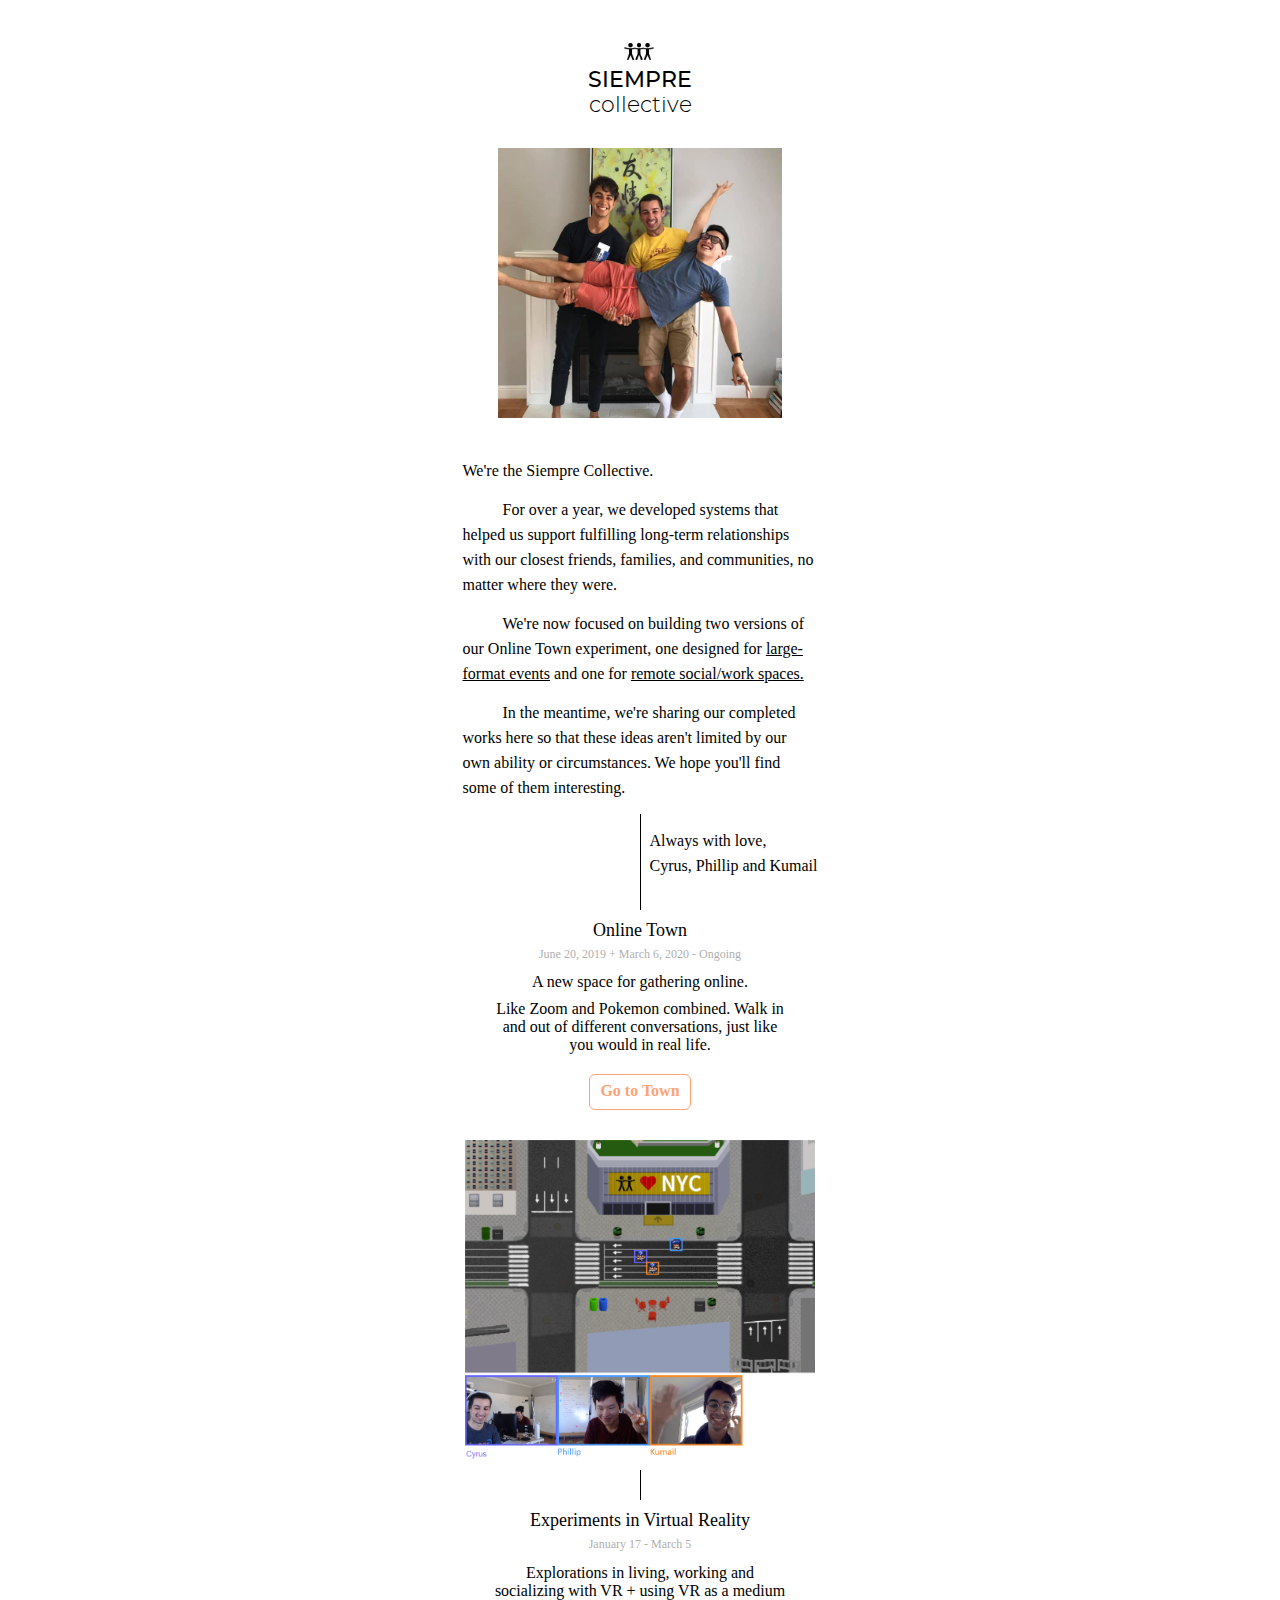
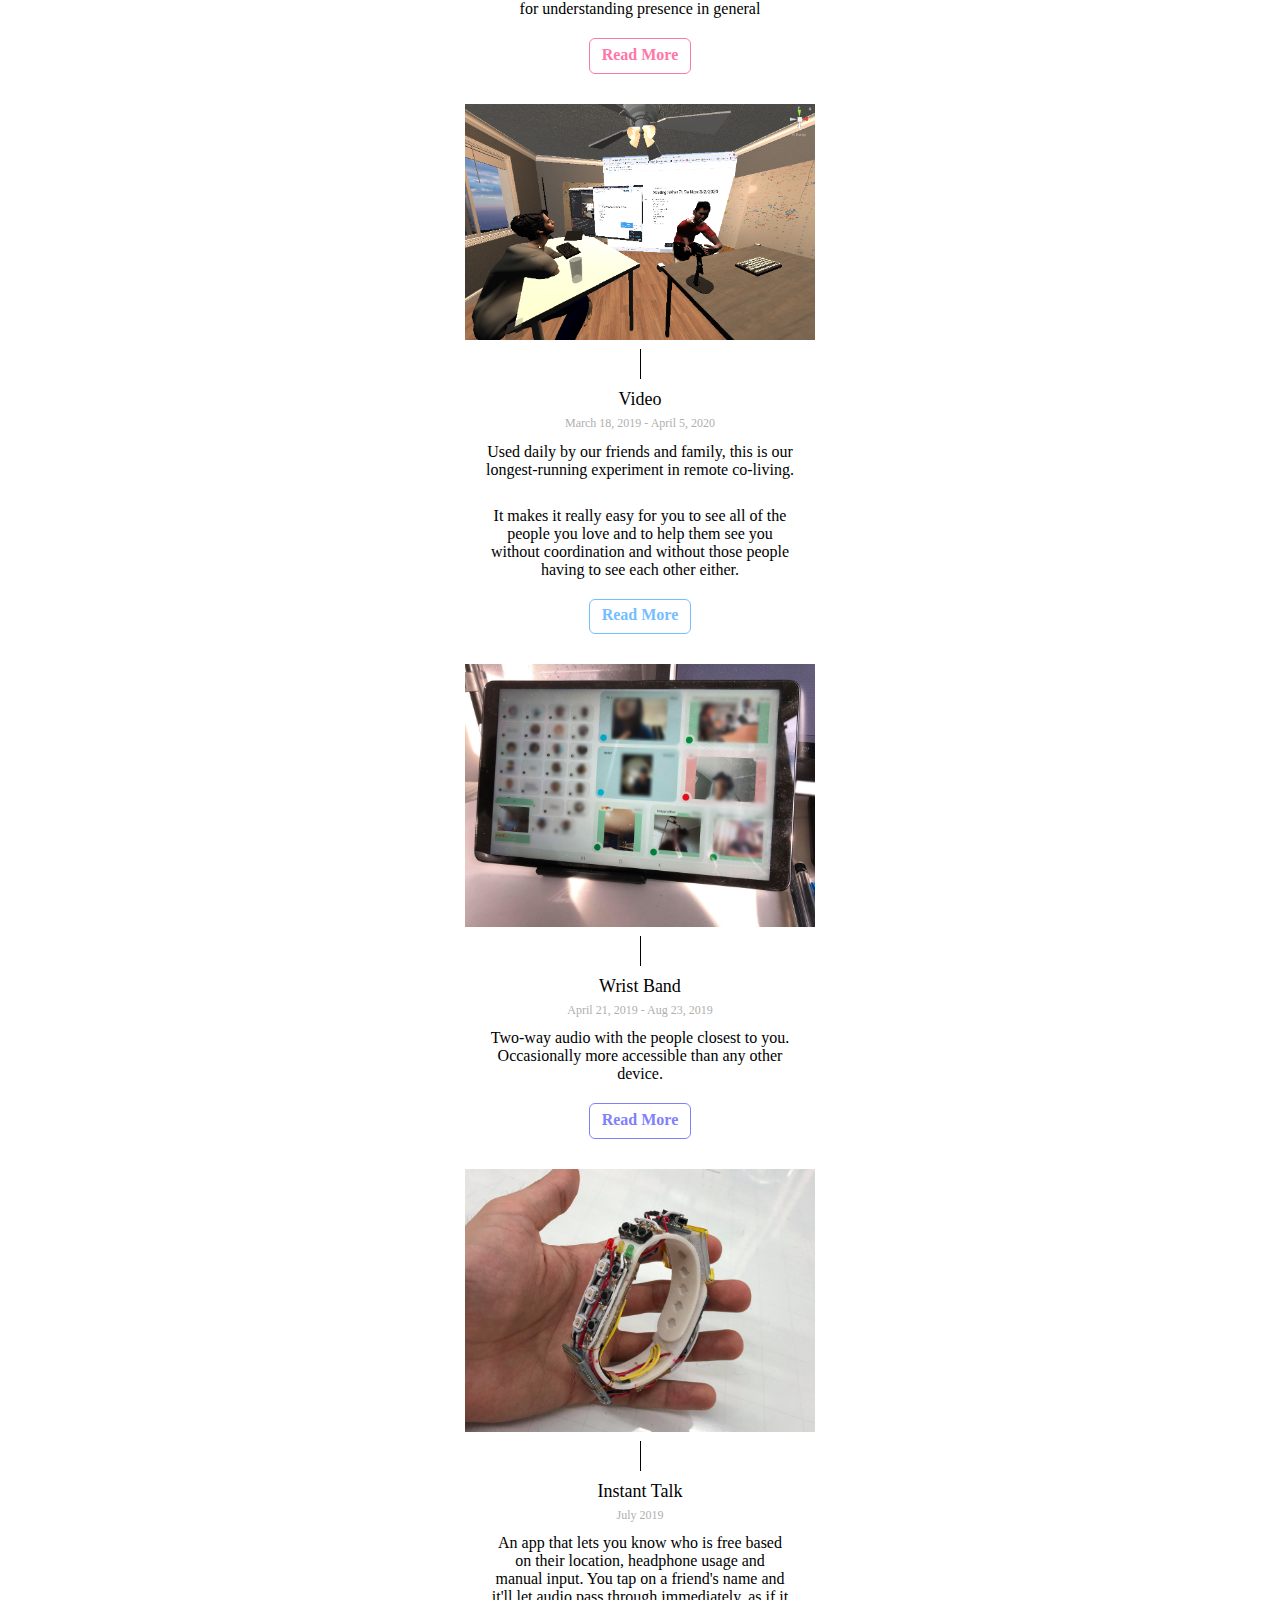
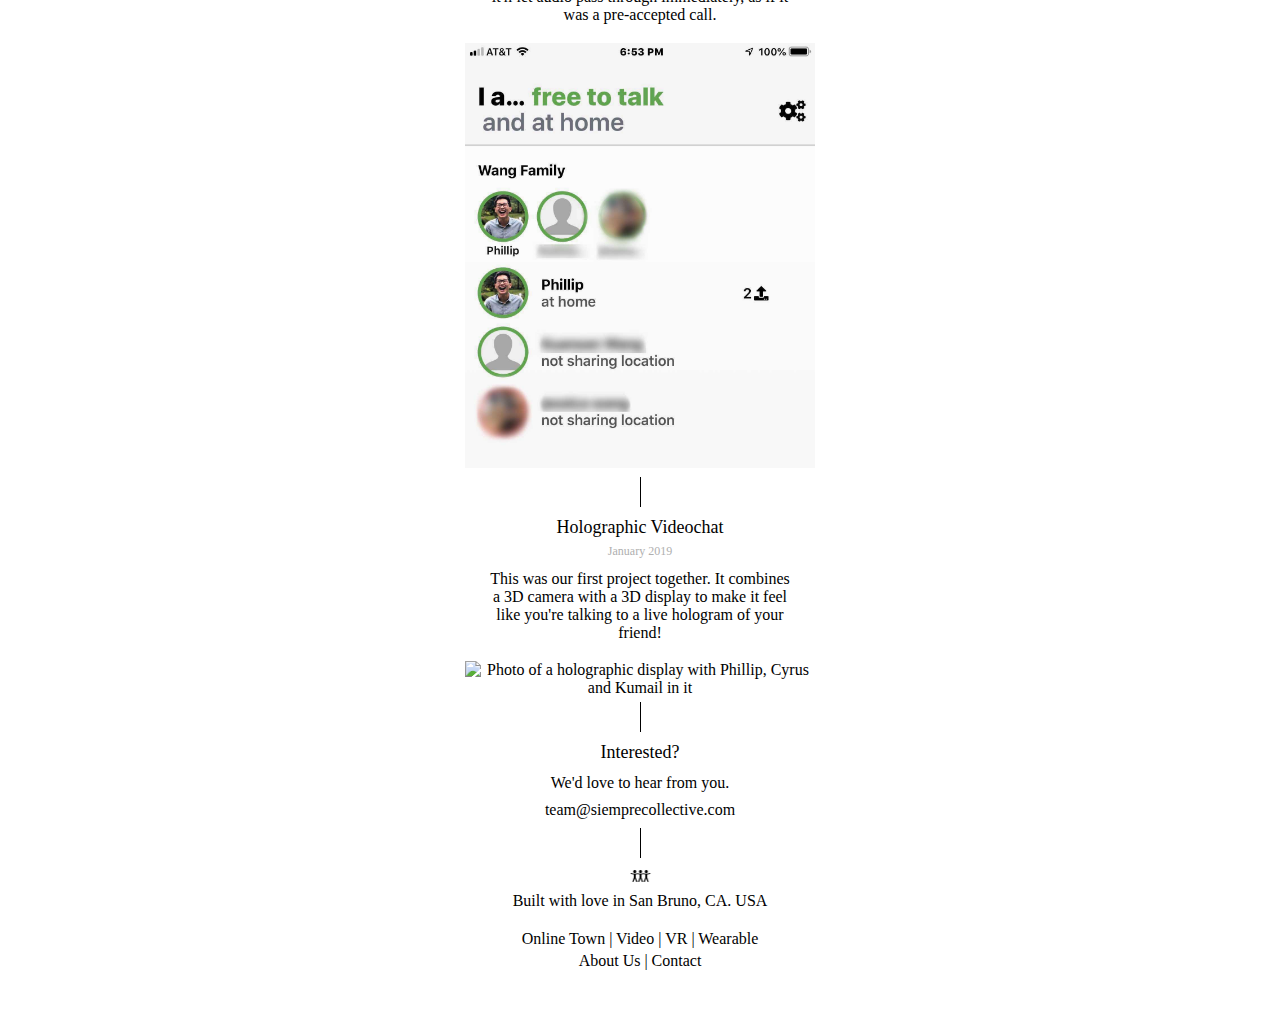
==== index.html @ e9b2bb6c "fixed image paths" ====
<!DOCTYPE html>
<html lang="en">
<head>
<title>Siempre Collective</title>
  <meta charset="utf-8">
  <meta name="viewport" content="width=device-width, initial-scale=1">
  <link rel="stylesheet" href="https://siemprepresence.github.io/fontawesome/css/all.css">
  <link rel="stylesheet" href="site.css">
  <link rel="stylesheet" href="index.css">
  <link rel="shortcut icon" href="favicon.ico" />
  <script async src="https://www.googletagmanager.com/gtag/js?id=UA-162028230-2"></script>
  <script src="https://www.gstatic.com/firebasejs/7.12.0/firebase-app.js"></script>
  <script src="https://www.gstatic.com/firebasejs/7.12.0/firebase-firestore.js"></script>
  <script defer src="https://siemprepresence.github.io/fontawesome/js/all.js"></script>
  <script src="./site.js"></script>
  <script src="./index.js"></script>
  <meta property="og:url"                content="http://www.siemprecollective.com/" />
  <meta property="og:type"               content="website" />
  <meta property="og:title"              content="Siempre Collective" />
  <meta property="og:description"        content="Social telepresence for your closest friends, families and communities." />
  <!-- <meta property="og:image"              content="" /> -->
</head>
<body style="background-color: '#ffffff'">
  <div style="position: relative; width: 100%; height: 100%; text-align: center" id="home">
    <!-- Logo at the top -->
    <div class="header">
      <a href="./index.html">
      <div class="logo" style="display: table; margin: 40px auto 0 auto;">
        <img src="Logo.png" alt="Siempre Logo" style="vertical-align: middle;">
      </div>
      <div class="logo" style="display: table; margin: 3px auto 0 auto;">
        <p style="font-family: montserratmedium; vertical-align: middle; display: inline-block;">SIEMPRE</p>
      </div>
      <div class="logo" style="display: table; margin: -2px auto 0 auto;">
        <p style="font-family: montserratlight; vertical-align: middle; display: inline-block;">collective</p>
      </div>
      </a>
    </div>

    <!-- Intro statement -->
    <div class="intro" style="margin: 4px auto 0px; padding: 10px; max-width: 355px; line-height: 25px; ">
      <div style="height: 270px; overflow: hidden; margin-bottom: 40px;">
        <img src="img/office/friendship.jpg" style="max-width: 80%; margin-top: -70px" alt="Photo of the Siempre team. Two team members are holding the third. The third looks happy. There is a painting in the background.">
      </div>
      <div style="text-align: left">
        <p>We're the Siempre Collective.</p>
        <p style="text-indent: 40px">For over a year, we developed systems that helped us support fulfilling long-term relationships with our closest friends, families, and communities, no matter where they were.</p>
        <p class="intro_text" style="text-indent: 40px">We're now focused on building two versions of our Online Town experiment, one designed for <a href="https://www.gather.town">large-format events</a> and one for <a href="https://theonline.town/">remote social/work spaces.</a></p>
        <p style="text-indent: 40px">In the meantime, we're sharing our completed works here so that these ideas aren't limited by our own ability or circumstances. We hope you'll find some of them interesting.</p>
        <span style="float: right;"><p>Always with love,<br>Cyrus, Phillip and Kumail</p></span>
          <div class="timeline" style="height: 96px; margin-bottom: 0px"></div>
        </div>
      </div>
    </div>

    <!-- Intro for "Online Town" -->
    <div class="post">
      <h3>Online Town</h3>
      <h6>June 20, 2019 + March 6, 2020 - Ongoing</h6>
      <div class="post_text">
        <p>A new space for gathering online.</p>
        <p>Like Zoom and Pokemon combined. Walk in and out of different conversations, just like you would in real life.</p>
      </div>
      <div class="read_button" id="town_button">
          <p><b><a href="https://town.siempre.io">Go to Town</a></b><br></p>
      </div>
      <img src="img/onlinetown/screenshot-nyc.png" alt="Screenshot from Online Town, showing a 2D map with avatars and corresponding webcam feeds for the users below the map. Colored borders around the videos and avatars helps users know who they're interacting with.">
      <div class="timeline" style="height: 30px;"></div>

    </div>	

    <!-- Intro for "Experiments in VR" -->
    <div class="post" id="virtual_reality">
      <h3>Experiments in Virtual Reality</h3>
      <h6>January 17 - March 5</h6>
      <div class="post_text">
        <p>Explorations in living, working and socializing with VR + using VR as a medium for understanding presence in general</p>
      </div>
      <div class="read_button" id="vr_button">
          <p><b><a href="./vr.html">Read More</a></b></p>
      </div>
      <img src="img/vr/88121671.png" alt="Screenshot shows a digital reconstruction of our physical office space inside virtual reality. It shows the entire Siempre team at their respective desks but as 3D avatars that we designed to look like our physical selves. Our monitors are also represented in VR and the screenshot shows that they are visible to all team members. There is also a virtual whiteboard that has our notes from real life.">
      <div class="timeline" style="height: 30px;"></div>
    </div>	

    <!-- Intro for "Video" -->
    <div class="post" id="siempre_video">
      <h3>Video</h3>
      <h6>March 18, 2019 - April 5, 2020</h6>
      <div class="post_text" style="width: 315px;">
        <p>Used daily by our friends and family, this is our longest-running experiment in remote co-living.</p><br>
        <p>It makes it really easy for you to see all of the people you love and to help them see you without coordination and without those people having to see each other either.</p>
      </div>
      <div class="read_button" id="video_button">
          <b><a href="./video.html">Read More</a></b></p>
      </div>
      <img src="img/video/tablet-scrubbed.png" alt="Photo of the tablet in use. Seven video feeds are displayed. Each is of a friend who is on camera and can also see you through the camera on the tablet. Each video has a colored border representing the status of the user. In the photo, four users are green, two are blue and one is red. There are also a number of gray regions with profile pictures depicting users who are offline. The photo is heavily blurred to protect the privacy of the users in the photo.">
      <div class="timeline" style="height: 30px;"></div>

    </div>	

    <!-- Intro for "Wearable" -->
    <div class="post" id="wearable">
      <h3>Wrist Band</h3>
      <h6>April 21, 2019 - Aug 23, 2019</h6>
      <div class="post_text">
        <p>Two-way audio with the people closest to you. Occasionally more accessible than any other device.</p>
      </div>
      <div class="read_button" id="wrist_button">
       <p><b><a href="./wristband.html">Read More</a></b></p>
      </div>
      <img src="img/band/prototype.jpg" alt="Photo depicts a prototype of an electronic wrist band in the hand of a Siempre team member. There are exposed wires, buttons, lights and other components. The band is white, curved and appears to be 3D-printed.">
      <div class="timeline" style="height: 30px;"></div>
    </div>	

    <!-- Intro for "Instant Talk" -->
    <div class="post" id="instant_talk">
      <h3>Instant Talk</h3>
      <h6>July 2019</h6>
      <div class="post_text">
        <p>An app that lets you know who is free based on their location, headphone usage and manual input. You tap on a friend's name and it'll let audio pass through immediately, as if it was a pre-accepted call.</p>
      </div>

      <img src="img/instatalk/screenshot2-scrubbed.jpg" alt="Screenshot of an iOS interface indicating the names of a few users who are free to talk">
      <div class="timeline" style="height: 30px;"></div>
    </div>	

    <!-- Intro for "Holochat" -->
    <div class="post" id="holochat">
      <h3>Holographic Videochat</h3>
      <h6>January 2019</h6>
      <div class="post_text">
        <p>This was our first project together. It combines a 3D camera with a 3D display to make it feel like you're talking to a live hologram of your friend!</p>
      </div>
      <img src="img/moreimg_0512.jpg" alt="Photo of a holographic display with Phillip, Cyrus and Kumail in it">
      <div class="timeline" style="height: 30px;"></div>
    </div>  


    <!-- Contact us-->
    <div class="post">
      <h3>Interested?</h3>
      <div class="post_text">
        <p>We'd love to hear from you.</p>
        <p><a href="mailto:team@siemprecollective.com">team@siemprecollective.com</a></p>
      </div>
      <div class="timeline" style="height: 30px;"></div>
    </div>  


    <!-- Footer -->
    <div class="footer">
      <a href="./index.html"><img src="Logo.png" alt="Siempre Logo" style="width: 23px; margin: auto;"><img></a>
      <p style="margin-bottom: 20px;">Built with love in <a href="./sanbruno.html">San Bruno</a>, CA. USA</p>

      <p><a href="https://town.siempre.io">Online Town</a> | <a href="./video.html">Video</a> | <a href="./vr.html">VR</a> | <a href="./wristband.html">Wearable</a></p>
      <p><a href="./about.html">About Us</a> | <a href="mailto:hello@siemprecollective.com">Contact</a></p>
    </div>
  </div>
</body>
</html>
---- site.css ----
.header {
  margin-bottom: 20px;
}

.footer {
  margin-bottom: 40px;
  text-align: center;
}

.footer a{
  text-decoration: none;
}

.footer p{
  margin-top: 4px;
  margin-bottom: 4px;
}

.footer a{
  color: black;
}

.footer a:hover{
  color: #a5a5a5;
}

.about_text{
  width: 300px;
  margin: auto;
  margin-top: 20px;
  text-align: left;
}

.vertical-container {
  display: flex;
  flex-direction: column;
}

.horizontal-container {
  display: flex;
  flex-direction: row;
}

.cookie-container {
  position: fixed;
  bottom: 30px;
  left: 50%;
  transform: translateX(-50%);
  background-color: white;
  border: 1px solid black;
  padding: 15px;
  border-radius: 15px;
  line-height: 20px;
  box-shadow: 5px 10px 18px #888888;
  width: 400px;
}

.vote-container{
  margin: auto auto 30px;
  width: 30px;
  height: 20px;
  float: left;
}

.vote-container p{
  cursor: pointer;
  margin: auto;
  max-width: 30px;
  color: #ff8080;
}

.vote-container p:hover{
  color: #ff6363;
}

.vote-container.selected p{
  color: red;
}

@media only screen and (max-width: 450px) {
  .cookie-container {
    width: 350px;
  }
}

@media only screen and (max-width: 400px) {
  .cookie-container {
    padding: 5px;
  }
}
---- index.css ----
@font-face {
  font-family: 'montserratlight';
  src: url('fonts/montserrat-light-webfont.woff2') format('woff2'),
     url('fonts/montserrat-light-webfont.woff') format('woff');
  font-weight: normal;
  font-style: normal;
}

@font-face {
  font-family: 'montserratregular';
  src: url('fonts/montserrat-regular-webfont.woff2') format('woff2'),
     url('fonts/montserrat-regular-webfont.woff') format('woff');
  font-weight: normal;
  font-style: normal;
}

@font-face {
  font-family: 'montserratmedium';
  src: url('fonts/montserrat-medium-webfont.woff2') format('woff2'),
     url('fonts/montserrat-medium-webfont.woff') format('woff');
  font-weight: normal;
  font-style: normal;
}

@font-face {
  font-family: 'montserratsemibold';
  src: url('fonts/montserrat-semibold-webfont.woff2') format('woff2'),
     url('fonts/montserrat-semibold-webfont.woff') format('woff');
  font-weight: normal;
  font-style: normal;
}

@font-face {
  font-family: 'montserratitalic';
  src: url('fonts/montserrat-italic-webfont.woff2') format('woff2'),
     url('fonts/montserrat-italic-webfont.woff') format('woff');
  font-weight: normal;
  font-style: normal;
}


@font-face {
  font-family: 'montserratmedium_italic';
  src: url('fonts/montserrat-mediumitalic-webfont.woff2') format('woff2'),
     url('fonts/montserrat-mediumitalic-webfont.woff') format('woff');
  font-weight: normal;
  font-style: normal;
}

*{
  font-family: calibri;
  font-size: 16px;
  margin: 0px;
}

h2{
  font-size: 22px;
  font-weight: normal;
}

h3{
  font-size: 18px;
  font-weight: normal;
}

h6{
  margin-top: 6px;
  color: #afafaf;
  font-size: 12px;
  font-weight: lighter;
}

.logo img{
  width: 34px;
  margin: 0px;
  padding-right: 2px;
}

.logo p{
  line-height: 21px;
  font-size: 22px;
  margin: 2px;
  margin-top: 4px;
}

#wrist_button{ border-color: #827fff}
#wrist_button a{      color: #827fff}
#wrist_button a:hover{color: #423eff}

#video_button{ border-color: #76beff}
#video_button a{      color: #76beff}
#video_button a:hover{color: #3ea4ff}

#vr_button   { border-color: #ff77a8}
#vr_button    a{      color: #ff77a8}
#vr_button    a:hover{color: #ff3c82}

#town_button { border-color: #ffa375}
#town_button  a{      color: #ffa375}
#town_button  a:hover{color: #ff8243}

p.motto{
  font-family: Calibri;
  font-size: 13.75px;
}

a{
  color: black;
  text-decoration: none;
}

.intro p{
  margin-top: 14px;
  margin-bottom: 14px;
}

.post p{
  margin-top: 1.4px;
  margin-bottom: 9px;
}

.post img{
  margin-top: 10px;
  max-width: 350px;
}
/*
.vote-container {
  position: absolute;
  left: -140px;
  top: 50%;
  transform: translateY(-50%);
  border: black solid 1px;
  padding: 7px 10px;
  border-radius: 7px;
}
*/
/*.selected {
  color: green;
  border: green solid 1px;
}
*/
div .timeline{
  margin: 5px auto 10px auto;
  width: 0px;
  border-left: 1px solid black;
}

.content div {
  height: 90px;
  margin-top: -5px;
  margin-bottom: 5px;
}

.collapsible {
  cursor: pointer;
}

.uni-expandable {
  cursor: pointer;
}

.content {
  display: none;
  overflow: hidden;
}

.content span {
  margin-top: -10px;
}

div.post{
  margin: auto;
  max-width: 400px;
  text-align: center
}

div.post_text{
  width: 300px;
  padding-top: 10px;
  margin: auto;
}

div.read_button{
  width: 100px;
  border: 1px solid;
  border-radius: 6px;
  padding-top: 6px;
  margin: 20px auto 20px auto;
}

.post a{
  color: black;
}

.post a:hover{
  color: #a5a5a5;
}

.intro_text a{
  color: black;
  text-decoration: underline;
}

.intro_text a:hover{
  color: #a5a5a5;
  text-decoration: underline;
}

@media only screen and (max-width: 550px) {
  h3{
    margin: 10px auto 10px auto;
  }
  .logo img{
    width: 28px;
    margin: 1px;
    padding-right: 2px;
  }
  .logo p{
    font-size: 30px;
    margin: 2px;
  }
  p.motto{
    font-family: Calibri;
    font-size: 18.5px;
  }
  .post img{
    margin-top: 10px;
    max-width: 100%;
  }
  .content div {
    height: 90px;
    margin-bottom: 0px;
    margin-top: 10px;
  }
  .content span {
    margin-top: -10px;
  }
}
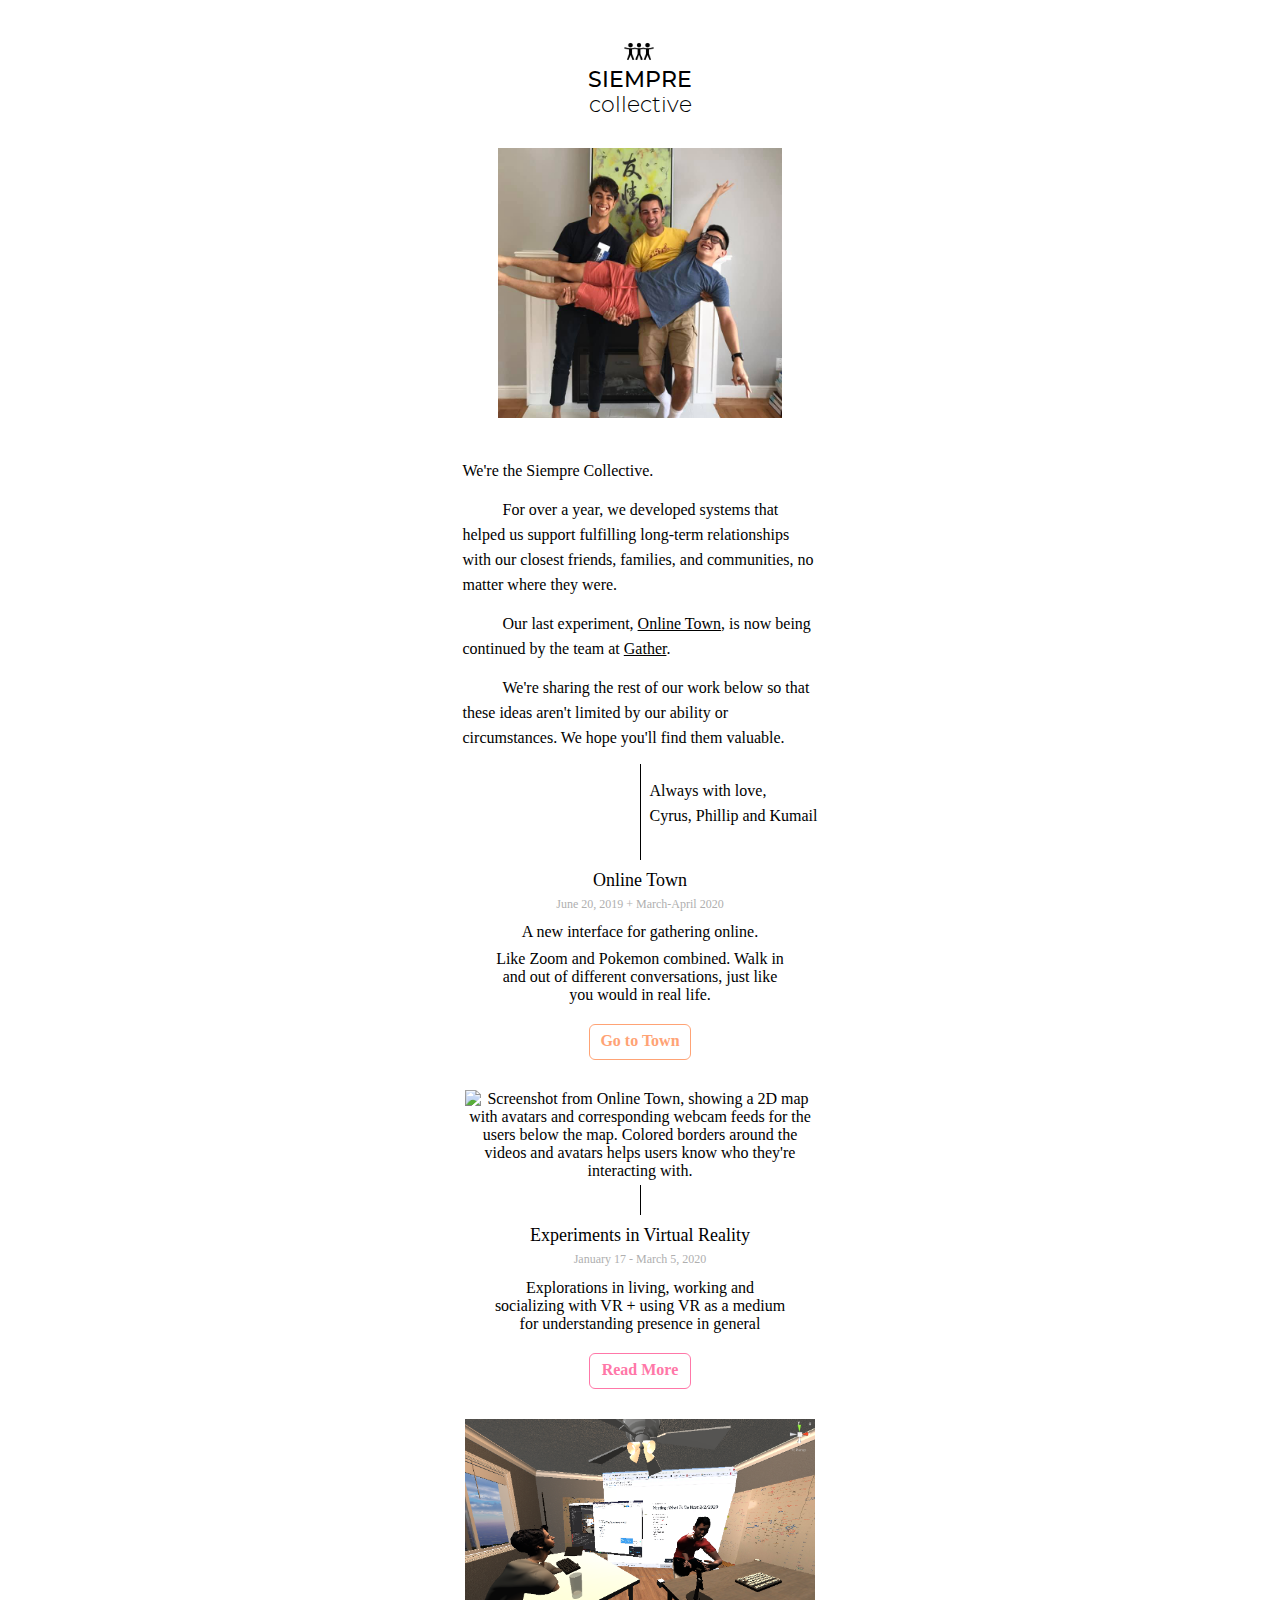
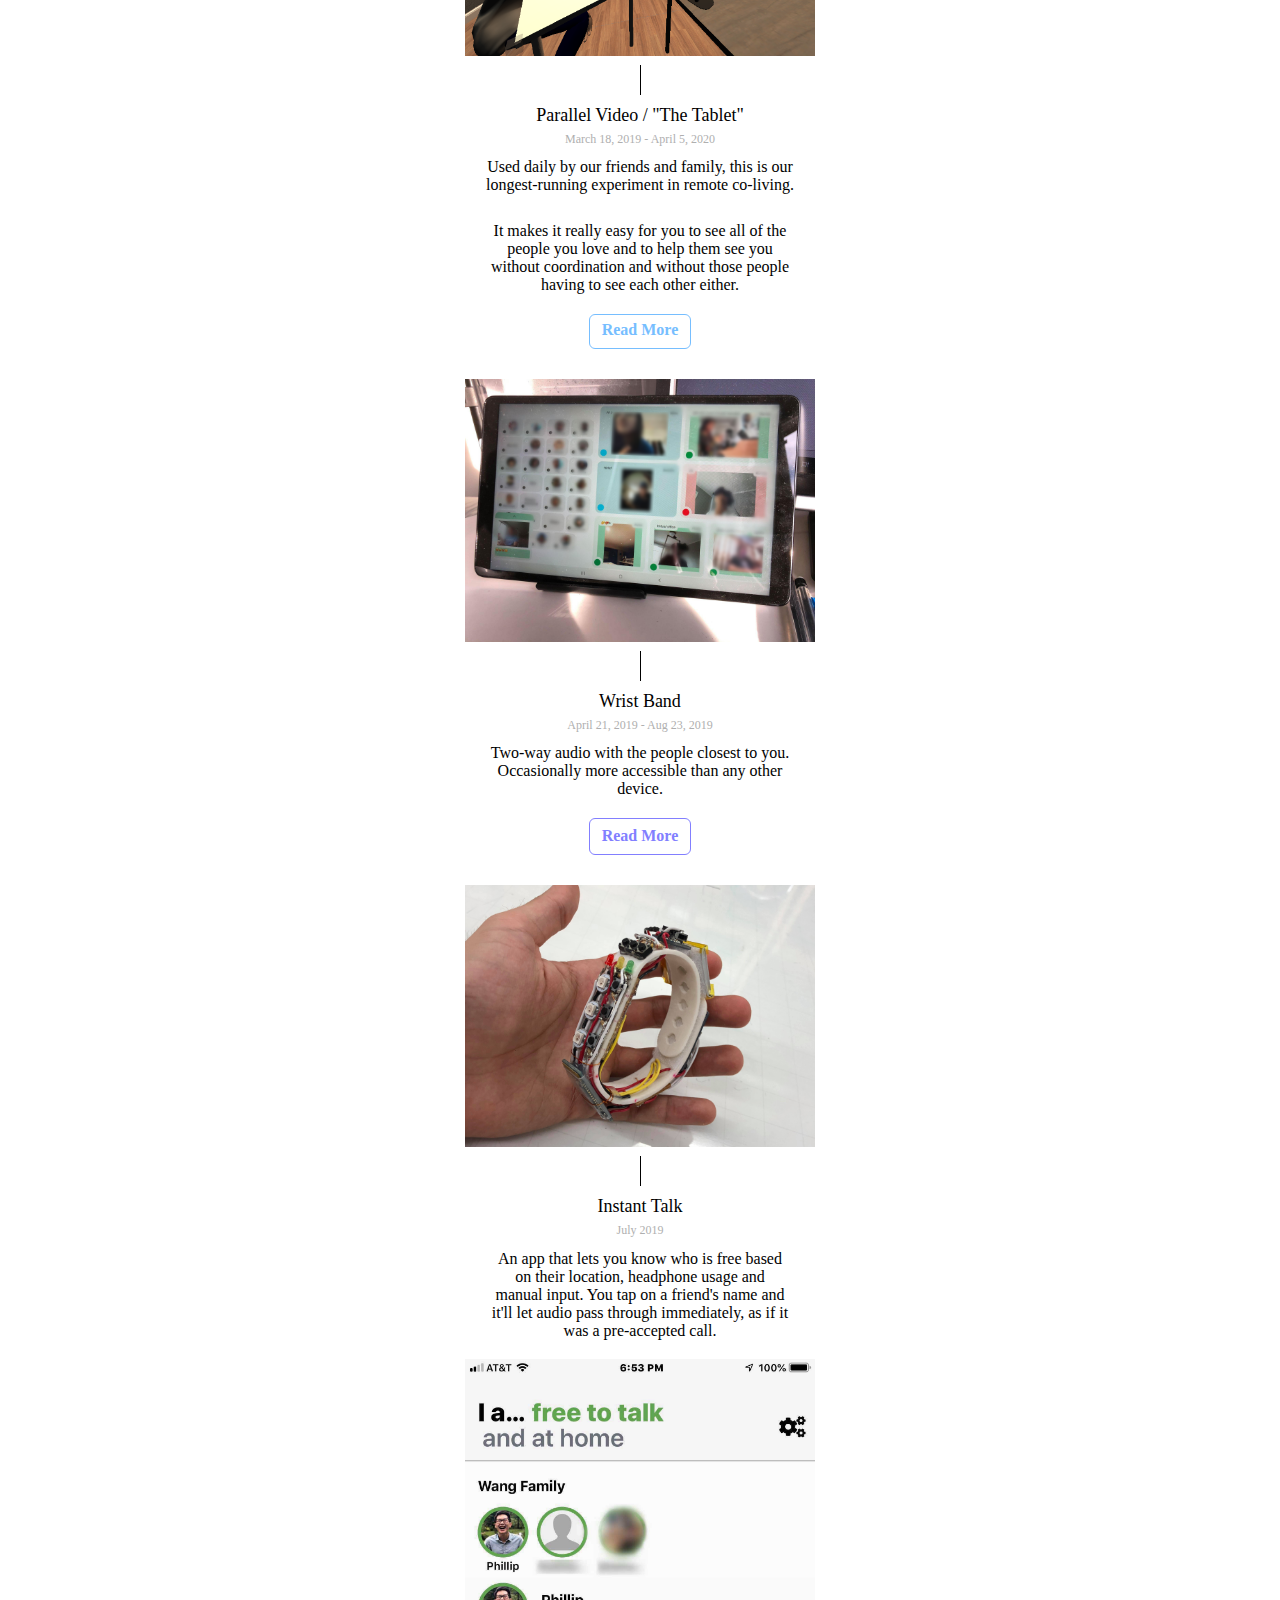
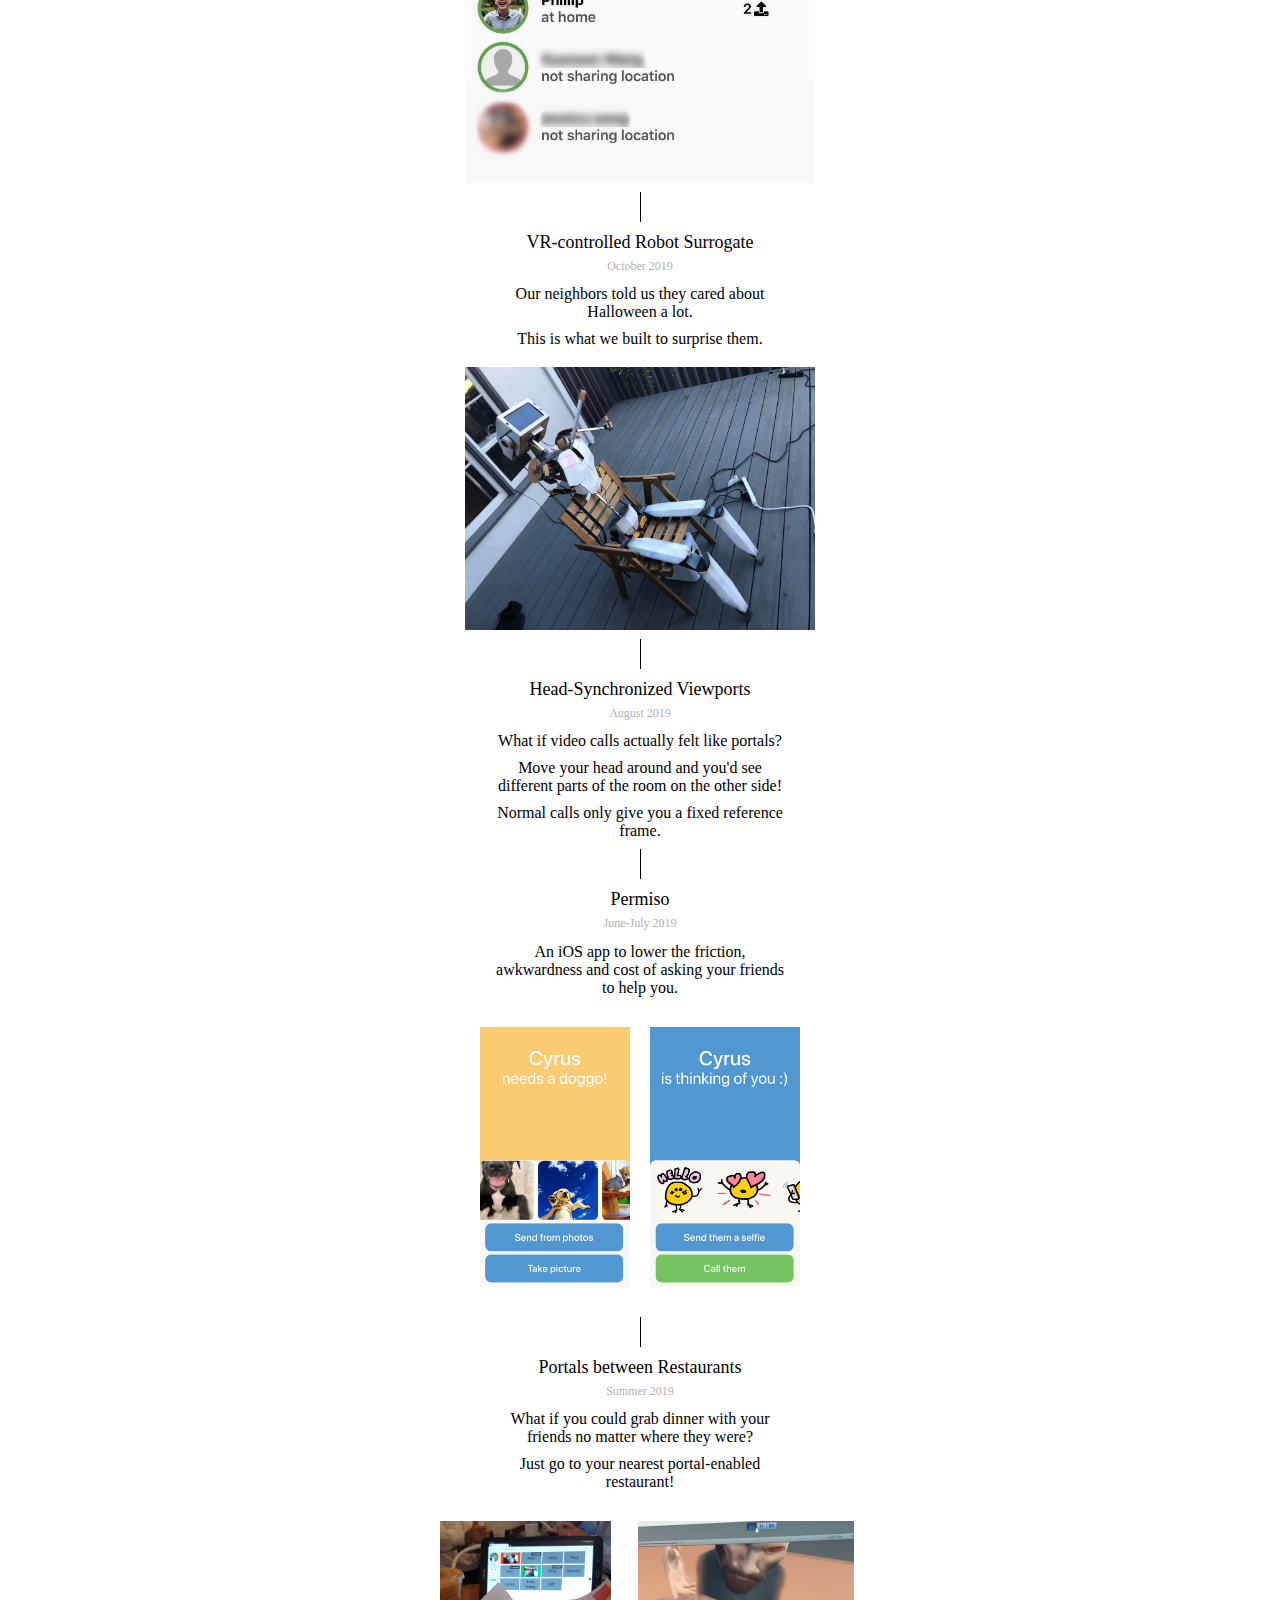
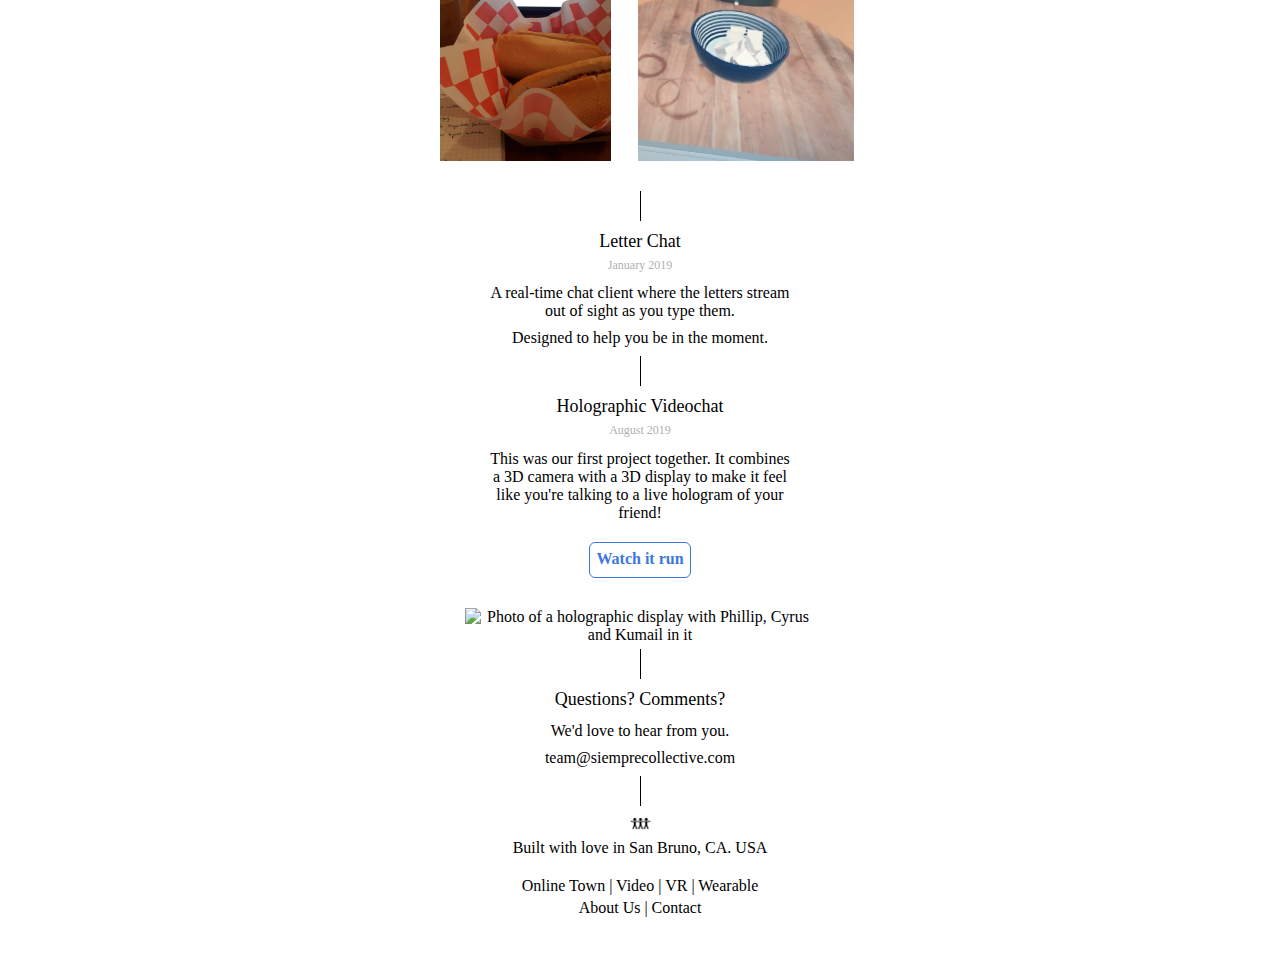
==== commit 382ba9da: "added projects to homepage and gif" ====
--- a/index.html
+++ b/index.html
@@ -4,14 +4,14 @@
 <title>Siempre Collective</title>
   <meta charset="utf-8">
   <meta name="viewport" content="width=device-width, initial-scale=1">
-  <link rel="stylesheet" href="https://siemprepresence.github.io/fontawesome/css/all.css">
+  <link rel="stylesheet" href="https://siemprecollective.github.io/fontawesome/css/all.css">
   <link rel="stylesheet" href="site.css">
   <link rel="stylesheet" href="index.css">
   <link rel="shortcut icon" href="favicon.ico" />
   <script async src="https://www.googletagmanager.com/gtag/js?id=UA-162028230-2"></script>
   <script src="https://www.gstatic.com/firebasejs/7.12.0/firebase-app.js"></script>
   <script src="https://www.gstatic.com/firebasejs/7.12.0/firebase-firestore.js"></script>
-  <script defer src="https://siemprepresence.github.io/fontawesome/js/all.js"></script>
+  <script defer src="https://siemprecollective.github.io/fontawesome/js/all.js"></script>
   <script src="./site.js"></script>
   <script src="./index.js"></script>
   <meta property="og:url"                content="http://www.siemprecollective.com/" />
@@ -45,8 +45,8 @@
       <div style="text-align: left">
         <p>We're the Siempre Collective.</p>
         <p style="text-indent: 40px">For over a year, we developed systems that helped us support fulfilling long-term relationships with our closest friends, families, and communities, no matter where they were.</p>
-        <p class="intro_text" style="text-indent: 40px">We're now focused on building two versions of our Online Town experiment, one designed for <a href="https://www.gather.town">large-format events</a> and one for <a href="https://theonline.town/">remote social/work spaces.</a></p>
-        <p style="text-indent: 40px">In the meantime, we're sharing our completed works here so that these ideas aren't limited by our own ability or circumstances. We hope you'll find some of them interesting.</p>
+        <p class="intro_text" style="text-indent: 40px">Our last experiment, <a href="https://theonline.town/">Online Town</a>,  is now being continued by the team at <a href="https://www.gather.town">Gather</a>.</p>
+        <p style="text-indent: 40px">We're sharing the rest of our work below so that these ideas aren't limited by our ability or circumstances. We hope you'll find them valuable.</p>
         <span style="float: right;"><p>Always with love,<br>Cyrus, Phillip and Kumail</p></span>
           <div class="timeline" style="height: 96px; margin-bottom: 0px"></div>
         </div>
@@ -56,15 +56,15 @@
     <!-- Intro for "Online Town" -->
     <div class="post">
       <h3>Online Town</h3>
-      <h6>June 20, 2019 + March 6, 2020 - Ongoing</h6>
-      <div class="post_text">
-        <p>A new space for gathering online.</p>
+      <h6>June 20, 2019 + March-April 2020</h6>
+      <div class="post_text">
+        <p>A new interface for gathering online.</p>
         <p>Like Zoom and Pokemon combined. Walk in and out of different conversations, just like you would in real life.</p>
       </div>
       <div class="read_button" id="town_button">
           <p><b><a href="https://town.siempre.io">Go to Town</a></b><br></p>
       </div>
-      <img src="img/onlinetown/screenshot-nyc.png" alt="Screenshot from Online Town, showing a 2D map with avatars and corresponding webcam feeds for the users below the map. Colored borders around the videos and avatars helps users know who they're interacting with.">
+      <img src="img/onlinetown/demo.gif" alt="Screenshot from Online Town, showing a 2D map with avatars and corresponding webcam feeds for the users below the map. Colored borders around the videos and avatars helps users know who they're interacting with.">
       <div class="timeline" style="height: 30px;"></div>
 
     </div>	
@@ -72,7 +72,7 @@
     <!-- Intro for "Experiments in VR" -->
     <div class="post" id="virtual_reality">
       <h3>Experiments in Virtual Reality</h3>
-      <h6>January 17 - March 5</h6>
+      <h6>January 17 - March 5, 2020</h6>
       <div class="post_text">
         <p>Explorations in living, working and socializing with VR + using VR as a medium for understanding presence in general</p>
       </div>
@@ -85,7 +85,7 @@
 
     <!-- Intro for "Video" -->
     <div class="post" id="siempre_video">
-      <h3>Video</h3>
+      <h3>Parallel Video / "The Tablet"</h3>
       <h6>March 18, 2019 - April 5, 2020</h6>
       <div class="post_text" style="width: 315px;">
         <p>Used daily by our friends and family, this is our longest-running experiment in remote co-living.</p><br>
@@ -125,21 +125,105 @@
       <div class="timeline" style="height: 30px;"></div>
     </div>	
 
+    <!-- Intro for "robot" -->
+    <div class="post" id="robot">
+      <h3>VR-controlled Robot Surrogate</h3>
+      <h6>October 2019</h6>
+      <div class="post_text">
+        <p>Our neighbors told us they cared about Halloween a lot.</p>
+        <p>This is what we built to surprise them.</p>
+      </div>
+      <img src="img/more/robot_1.jpg" alt="Photo of robotic humanoid sitting in chair">
+      <div class="timeline" style="height: 30px;"></div>
+    </div> 
+
+    <!-- Intro for "Viewport" -->
+    <div class="post" id="viewport">
+      <h3>Head-Synchronized Viewports</h3>
+      <h6>August 2019</h6>
+      <div class="post_text">
+        <p>What if video calls actually felt like portals?</p>
+        <p>Move your head around and you'd see different parts of the room on the other side!</p>
+        <p>Normal calls only give you a fixed reference frame.</p>
+      </div>
+      <div class="timeline" style="height: 30px;"></div>
+    </div>  
+
+    <!-- Intro for "Permiso" -->
+    <div class="post" id="permiso">
+      <h3>Permiso</h3>
+      <h6>June-July 2019</h6>
+      <div class="post_text">
+        <p>An iOS app to lower the friction, awkwardness and cost of asking your friends to help you.</p>
+      </div>
+      <div style="width: 320px; height: 260px; margin: 30px auto;">
+        <div style="overflow: hidden; width: 150px; height: 260px; float: left;">
+          <img style="width: 150px; margin-top: -55px;"
+            src="img/more/permiso_2.png" 
+            alt="Screenshot of an iOS app with the prompt 'Cyrus needs a doggo!' with photos of dogs to choose from or a select from camera roll and take picture button">
+        </div>
+        <div style="overflow: hidden; width: 150px; height: 260px; float: right;">
+          <img style="width: 150px; margin-top: -55px;"
+            src="img/more/permiso_1.png" 
+            alt="Screenshot of an iOS app with the prompt 'Cyrus is thinking of you :)' followed by options to select friendly stickers, send them a selfie or call them">
+        </div>
+      </div>
+      <div class="timeline" style="height: 30px;"></div>
+    </div> 
+
+    <!-- Intro for "Restaurants" -->
+    <div class="post" id="restaurants">
+      <h3>Portals between Restaurants</h3>
+      <h6>Summer 2019</h6>
+      <div class="post_text">
+        <p>What if you could grab dinner with your friends no matter where they were?</p>
+        <p>Just go to your nearest portal-enabled restaurant!</p>
+      </div>
+      <div style="width: 414px;height: 240px;margin: 30px auto;">
+        <div style="overflow: hidden; height: 240px;float: left;">
+          <img style="height: 340px; margin-top: -49px; margin-left: -20px;"
+            src="img/more/eating_1.jpg"
+            alt="Photo of food at restaurant with our video tablet in front">
+        </div>
+        <div style="overflow: hidden; width: 216px; height: 240px;float: right;">
+          <img style="height: 240px; margin-top: 0px; margin-left: -105px;"
+            src="img/more/eating_2.png"
+            alt="Screen capture of a person and their video recreated in Virtual Reality">
+        </div>
+      </div>
+      
+      <div class="timeline" style="height: 30px;"></div>
+    </div>  
+
+    <!-- Intro for "Letter Chat" -->
+    <div class="post" id="letterchat">
+      <h3>Letter Chat</h3>
+      <h6>January 2019</h6>
+      <div class="post_text">
+        <p>A real-time chat client where the letters stream out of sight as you type them.</p>
+        <p>Designed to help you be in the moment.</p>
+      </div>
+      <div class="timeline" style="height: 30px;"></div>
+    </div>  
+
     <!-- Intro for "Holochat" -->
     <div class="post" id="holochat">
       <h3>Holographic Videochat</h3>
-      <h6>January 2019</h6>
+      <h6>August 2019</h6>
       <div class="post_text">
         <p>This was our first project together. It combines a 3D camera with a 3D display to make it feel like you're talking to a live hologram of your friend!</p>
       </div>
-      <img src="img/moreimg_0512.jpg" alt="Photo of a holographic display with Phillip, Cyrus and Kumail in it">
+      <div class="read_button" id="holochat_button">
+        <p><b><a href="https://twitter.com/i/status/1084256355001737216">Watch it run</a></b><br></p>
+      </div>
+      <img src="img/more/img_0512.jpg" alt="Photo of a holographic display with Phillip, Cyrus and Kumail in it">
       <div class="timeline" style="height: 30px;"></div>
     </div>  
 
 
     <!-- Contact us-->
     <div class="post">
-      <h3>Interested?</h3>
+      <h3>Questions? Comments?</h3>
       <div class="post_text">
         <p>We'd love to hear from you.</p>
         <p><a href="mailto:team@siemprecollective.com">team@siemprecollective.com</a></p>
--- a/index.css
+++ b/index.css
@@ -98,6 +98,10 @@
 #town_button { border-color: #ffa375}
 #town_button  a{      color: #ffa375}
 #town_button  a:hover{color: #ff8243}
+
+#holochat_button { border-color: #3d78da}
+#holochat_button  a{      color: #3d78da}
+#holochat_button  a:hover{color: #3d78da}
 
 p.motto{
   font-family: Calibri;
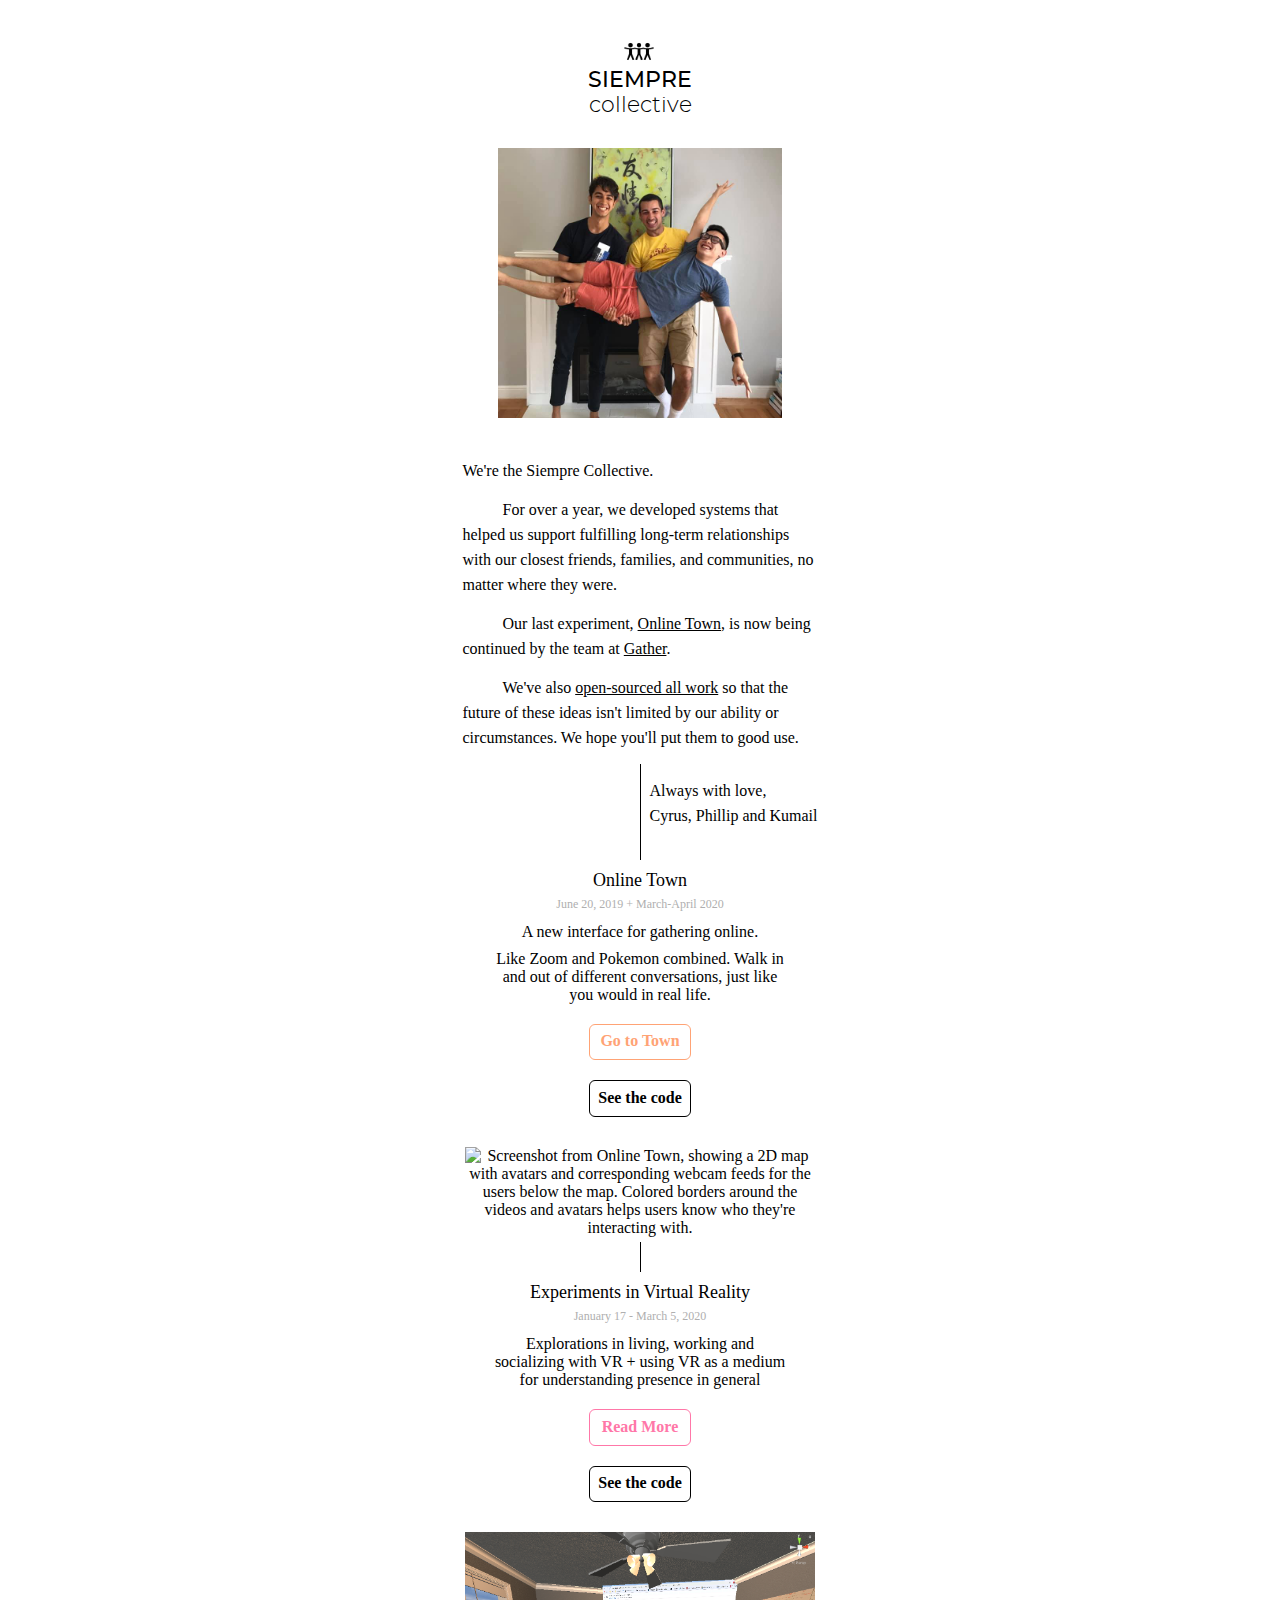
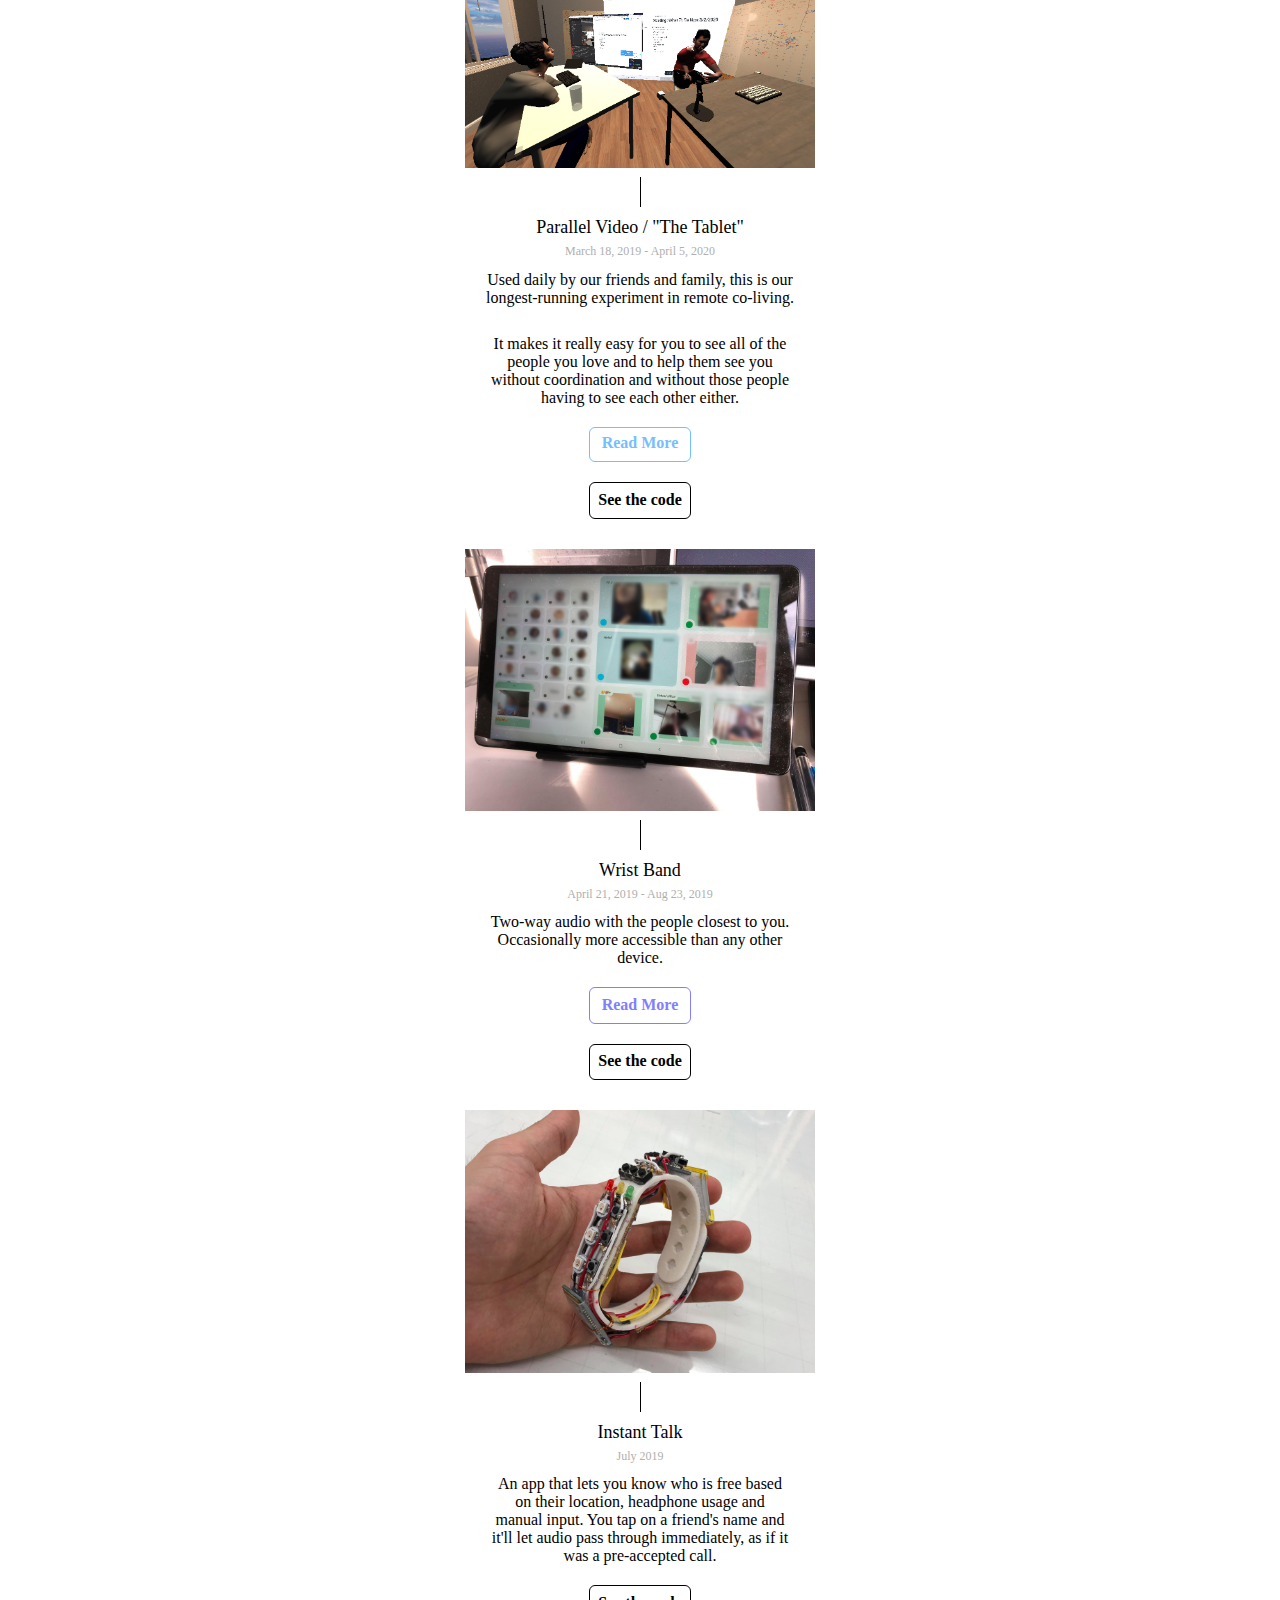
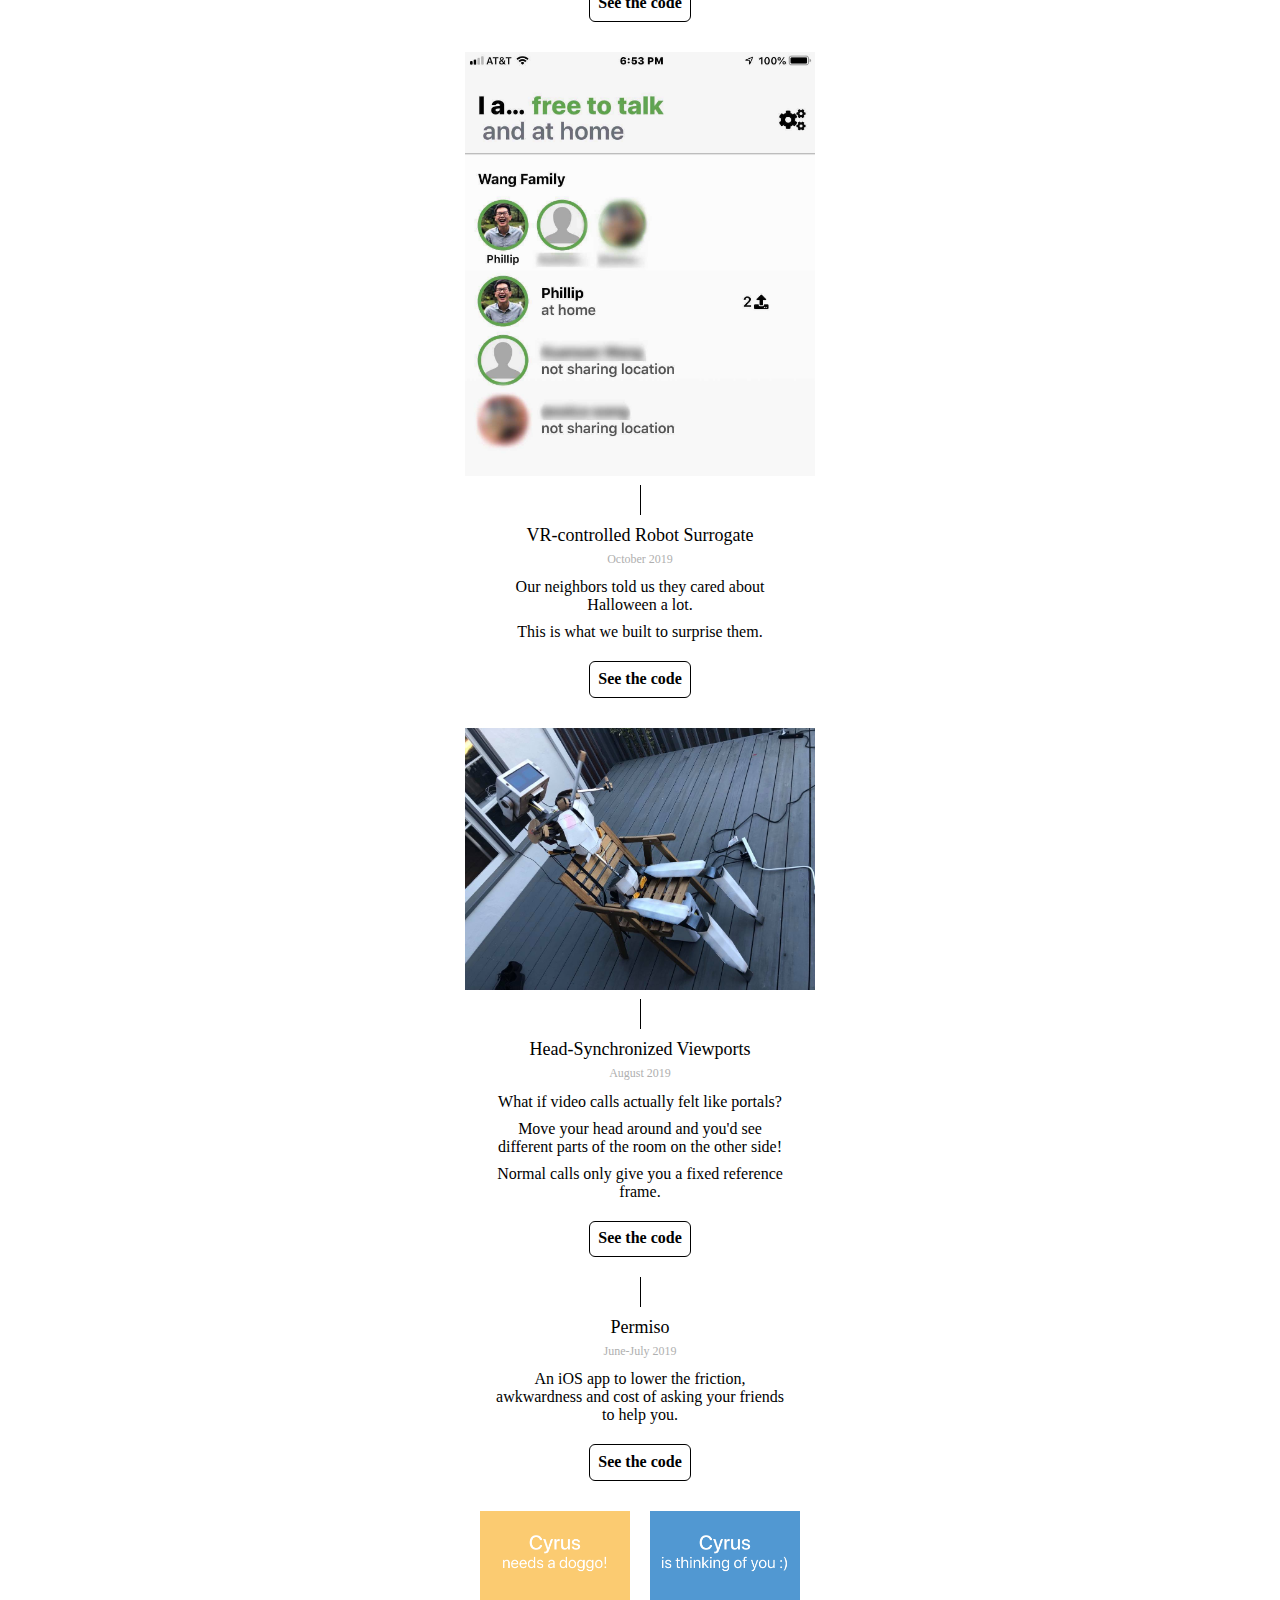
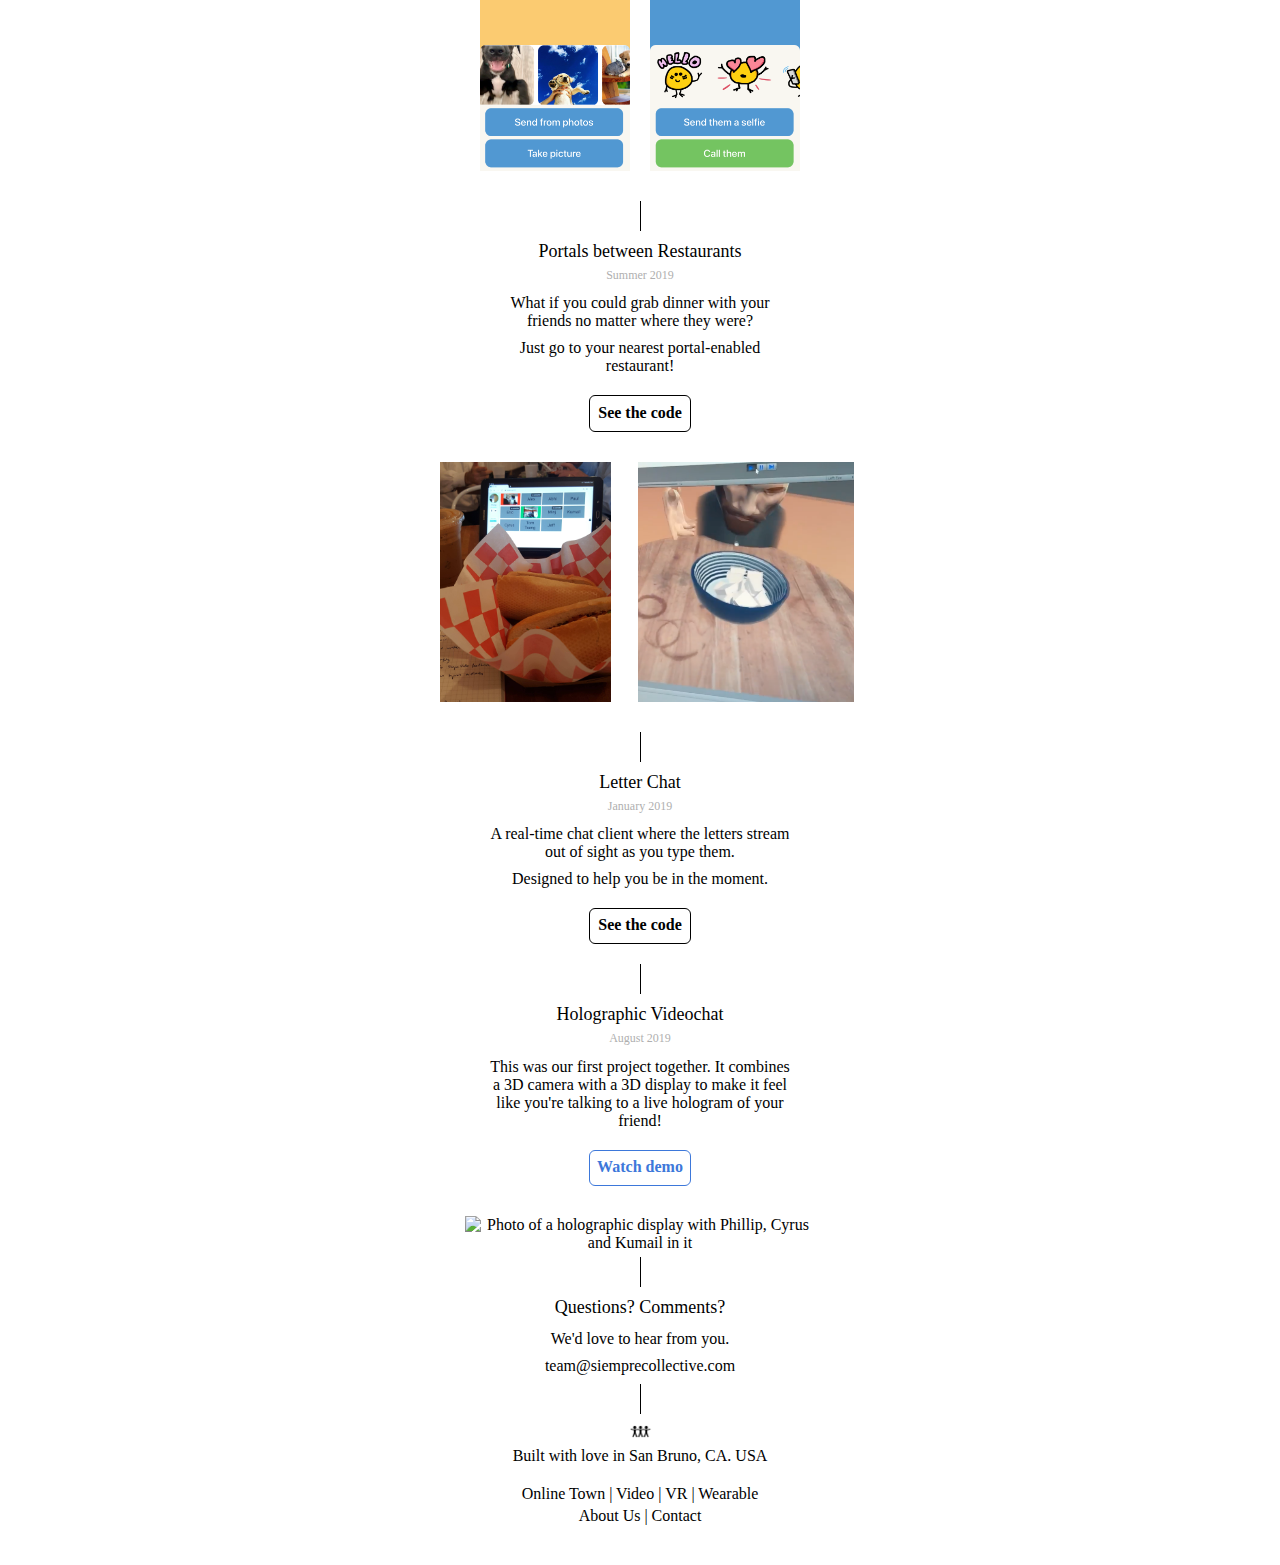
==== commit a9477a31: "added content to public domain" ====
--- a/index.html
+++ b/index.html
@@ -7,6 +7,7 @@
   <link rel="stylesheet" href="https://siemprecollective.github.io/fontawesome/css/all.css">
   <link rel="stylesheet" href="site.css">
   <link rel="stylesheet" href="index.css">
+  <link rel="stylesheet" href="fonts.css">
   <link rel="shortcut icon" href="favicon.ico" />
   <script async src="https://www.googletagmanager.com/gtag/js?id=UA-162028230-2"></script>
   <script src="https://www.gstatic.com/firebasejs/7.12.0/firebase-app.js"></script>
@@ -46,7 +47,7 @@
         <p>We're the Siempre Collective.</p>
         <p style="text-indent: 40px">For over a year, we developed systems that helped us support fulfilling long-term relationships with our closest friends, families, and communities, no matter where they were.</p>
         <p class="intro_text" style="text-indent: 40px">Our last experiment, <a href="https://theonline.town/">Online Town</a>,  is now being continued by the team at <a href="https://www.gather.town">Gather</a>.</p>
-        <p style="text-indent: 40px">We're sharing the rest of our work below so that these ideas aren't limited by our ability or circumstances. We hope you'll find them valuable.</p>
+        <p class="intro_text" style="text-indent: 40px">We've also <a href="./public.html">open-sourced all work</a> so that the future of these ideas isn't limited by our ability or circumstances. We hope you'll put them to good use.</p>
         <span style="float: right;"><p>Always with love,<br>Cyrus, Phillip and Kumail</p></span>
           <div class="timeline" style="height: 96px; margin-bottom: 0px"></div>
         </div>
@@ -54,7 +55,7 @@
     </div>
 
     <!-- Intro for "Online Town" -->
-    <div class="post">
+    <div class="post" id="online_town">
       <h3>Online Town</h3>
       <h6>June 20, 2019 + March-April 2020</h6>
       <div class="post_text">
@@ -63,6 +64,9 @@
       </div>
       <div class="read_button" id="town_button">
           <p><b><a href="https://town.siempre.io">Go to Town</a></b><br></p>
+      </div>
+      <div class="read_button">
+          <p><b><a href="./public.html#online_town">See the code</a></b><br></p>
       </div>
       <img src="img/onlinetown/demo.gif" alt="Screenshot from Online Town, showing a 2D map with avatars and corresponding webcam feeds for the users below the map. Colored borders around the videos and avatars helps users know who they're interacting with.">
       <div class="timeline" style="height: 30px;"></div>
@@ -78,6 +82,9 @@
       </div>
       <div class="read_button" id="vr_button">
           <p><b><a href="./vr.html">Read More</a></b></p>
+      </div>
+      <div class="read_button">
+          <p><b><a href="./public.html#virtual_reality">See the code</a></b><br></p>
       </div>
       <img src="img/vr/88121671.png" alt="Screenshot shows a digital reconstruction of our physical office space inside virtual reality. It shows the entire Siempre team at their respective desks but as 3D avatars that we designed to look like our physical selves. Our monitors are also represented in VR and the screenshot shows that they are visible to all team members. There is also a virtual whiteboard that has our notes from real life.">
       <div class="timeline" style="height: 30px;"></div>
@@ -94,6 +101,9 @@
       <div class="read_button" id="video_button">
           <b><a href="./video.html">Read More</a></b></p>
       </div>
+      <div class="read_button">
+          <p><b><a href="./public.html#siempre_video">See the code</a></b><br></p>
+      </div>
       <img src="img/video/tablet-scrubbed.png" alt="Photo of the tablet in use. Seven video feeds are displayed. Each is of a friend who is on camera and can also see you through the camera on the tablet. Each video has a colored border representing the status of the user. In the photo, four users are green, two are blue and one is red. There are also a number of gray regions with profile pictures depicting users who are offline. The photo is heavily blurred to protect the privacy of the users in the photo.">
       <div class="timeline" style="height: 30px;"></div>
 
@@ -109,6 +119,9 @@
       <div class="read_button" id="wrist_button">
        <p><b><a href="./wristband.html">Read More</a></b></p>
       </div>
+      <div class="read_button">
+          <p><b><a href="./public.html#wrist_band">See the code</a></b><br></p>
+      </div>
       <img src="img/band/prototype.jpg" alt="Photo depicts a prototype of an electronic wrist band in the hand of a Siempre team member. There are exposed wires, buttons, lights and other components. The band is white, curved and appears to be 3D-printed.">
       <div class="timeline" style="height: 30px;"></div>
     </div>	
@@ -120,6 +133,9 @@
       <div class="post_text">
         <p>An app that lets you know who is free based on their location, headphone usage and manual input. You tap on a friend's name and it'll let audio pass through immediately, as if it was a pre-accepted call.</p>
       </div>
+      <div class="read_button">
+          <p><b><a href="./public.html#instant_talk">See the code</a></b><br></p>
+      </div>
 
       <img src="img/instatalk/screenshot2-scrubbed.jpg" alt="Screenshot of an iOS interface indicating the names of a few users who are free to talk">
       <div class="timeline" style="height: 30px;"></div>
@@ -133,6 +149,9 @@
         <p>Our neighbors told us they cared about Halloween a lot.</p>
         <p>This is what we built to surprise them.</p>
       </div>
+      <div class="read_button">
+          <p><b><a href="./public.html#telepresence_robot">See the code</a></b><br></p>
+      </div>
       <img src="img/more/robot_1.jpg" alt="Photo of robotic humanoid sitting in chair">
       <div class="timeline" style="height: 30px;"></div>
     </div> 
@@ -146,6 +165,9 @@
         <p>Move your head around and you'd see different parts of the room on the other side!</p>
         <p>Normal calls only give you a fixed reference frame.</p>
       </div>
+      <div class="read_button">
+          <p><b><a href="./public.html#perspective_video">See the code</a></b><br></p>
+      </div>
       <div class="timeline" style="height: 30px;"></div>
     </div>  
 
@@ -155,6 +177,9 @@
       <h6>June-July 2019</h6>
       <div class="post_text">
         <p>An iOS app to lower the friction, awkwardness and cost of asking your friends to help you.</p>
+      </div>
+      <div class="read_button">
+          <p><b><a href="./public.html#permiso">See the code</a></b><br></p>
       </div>
       <div style="width: 320px; height: 260px; margin: 30px auto;">
         <div style="overflow: hidden; width: 150px; height: 260px; float: left;">
@@ -179,6 +204,9 @@
         <p>What if you could grab dinner with your friends no matter where they were?</p>
         <p>Just go to your nearest portal-enabled restaurant!</p>
       </div>
+      <div class="read_button">
+          <p><b><a href="./public.html#restaurants">See the code</a></b><br></p>
+      </div>
       <div style="width: 414px;height: 240px;margin: 30px auto;">
         <div style="overflow: hidden; height: 240px;float: left;">
           <img style="height: 340px; margin-top: -49px; margin-left: -20px;"
@@ -203,6 +231,9 @@
         <p>A real-time chat client where the letters stream out of sight as you type them.</p>
         <p>Designed to help you be in the moment.</p>
       </div>
+      <div class="read_button">
+          <p><b><a href="./public.html#letter_chat">See the code</a></b><br></p>
+      </div>
       <div class="timeline" style="height: 30px;"></div>
     </div>  
 
@@ -214,7 +245,7 @@
         <p>This was our first project together. It combines a 3D camera with a 3D display to make it feel like you're talking to a live hologram of your friend!</p>
       </div>
       <div class="read_button" id="holochat_button">
-        <p><b><a href="https://twitter.com/i/status/1084256355001737216">Watch it run</a></b><br></p>
+        <p><b><a href="https://twitter.com/i/status/1084256355001737216">Watch demo</a></b><br></p>
       </div>
       <img src="img/more/img_0512.jpg" alt="Photo of a holographic display with Phillip, Cyrus and Kumail in it">
       <div class="timeline" style="height: 30px;"></div>
--- a/index.css
+++ b/index.css
@@ -1,52 +1,3 @@
-@font-face {
-  font-family: 'montserratlight';
-  src: url('fonts/montserrat-light-webfont.woff2') format('woff2'),
-     url('fonts/montserrat-light-webfont.woff') format('woff');
-  font-weight: normal;
-  font-style: normal;
-}
-
-@font-face {
-  font-family: 'montserratregular';
-  src: url('fonts/montserrat-regular-webfont.woff2') format('woff2'),
-     url('fonts/montserrat-regular-webfont.woff') format('woff');
-  font-weight: normal;
-  font-style: normal;
-}
-
-@font-face {
-  font-family: 'montserratmedium';
-  src: url('fonts/montserrat-medium-webfont.woff2') format('woff2'),
-     url('fonts/montserrat-medium-webfont.woff') format('woff');
-  font-weight: normal;
-  font-style: normal;
-}
-
-@font-face {
-  font-family: 'montserratsemibold';
-  src: url('fonts/montserrat-semibold-webfont.woff2') format('woff2'),
-     url('fonts/montserrat-semibold-webfont.woff') format('woff');
-  font-weight: normal;
-  font-style: normal;
-}
-
-@font-face {
-  font-family: 'montserratitalic';
-  src: url('fonts/montserrat-italic-webfont.woff2') format('woff2'),
-     url('fonts/montserrat-italic-webfont.woff') format('woff');
-  font-weight: normal;
-  font-style: normal;
-}
-
-
-@font-face {
-  font-family: 'montserratmedium_italic';
-  src: url('fonts/montserrat-mediumitalic-webfont.woff2') format('woff2'),
-     url('fonts/montserrat-mediumitalic-webfont.woff') format('woff');
-  font-weight: normal;
-  font-style: normal;
-}
-
 *{
   font-family: calibri;
   font-size: 16px;
--- a/fonts.css
+++ b/fonts.css
@@ -0,0 +1,48 @@
+@font-face {
+  font-family: 'montserratlight';
+  src: url('fonts/montserrat-light-webfont.woff2') format('woff2'),
+     url('fonts/montserrat-light-webfont.woff') format('woff');
+  font-weight: normal;
+  font-style: normal;
+}
+
+@font-face {
+  font-family: 'montserratregular';
+  src: url('fonts/montserrat-regular-webfont.woff2') format('woff2'),
+     url('fonts/montserrat-regular-webfont.woff') format('woff');
+  font-weight: normal;
+  font-style: normal;
+}
+
+@font-face {
+  font-family: 'montserratmedium';
+  src: url('fonts/montserrat-medium-webfont.woff2') format('woff2'),
+     url('fonts/montserrat-medium-webfont.woff') format('woff');
+  font-weight: normal;
+  font-style: normal;
+}
+
+@font-face {
+  font-family: 'montserratsemibold';
+  src: url('fonts/montserrat-semibold-webfont.woff2') format('woff2'),
+     url('fonts/montserrat-semibold-webfont.woff') format('woff');
+  font-weight: normal;
+  font-style: normal;
+}
+
+@font-face {
+  font-family: 'montserratitalic';
+  src: url('fonts/montserrat-italic-webfont.woff2') format('woff2'),
+     url('fonts/montserrat-italic-webfont.woff') format('woff');
+  font-weight: normal;
+  font-style: normal;
+}
+
+
+@font-face {
+  font-family: 'montserratmedium_italic';
+  src: url('fonts/montserrat-mediumitalic-webfont.woff2') format('woff2'),
+     url('fonts/montserrat-mediumitalic-webfont.woff') format('woff');
+  font-weight: normal;
+  font-style: normal;
+}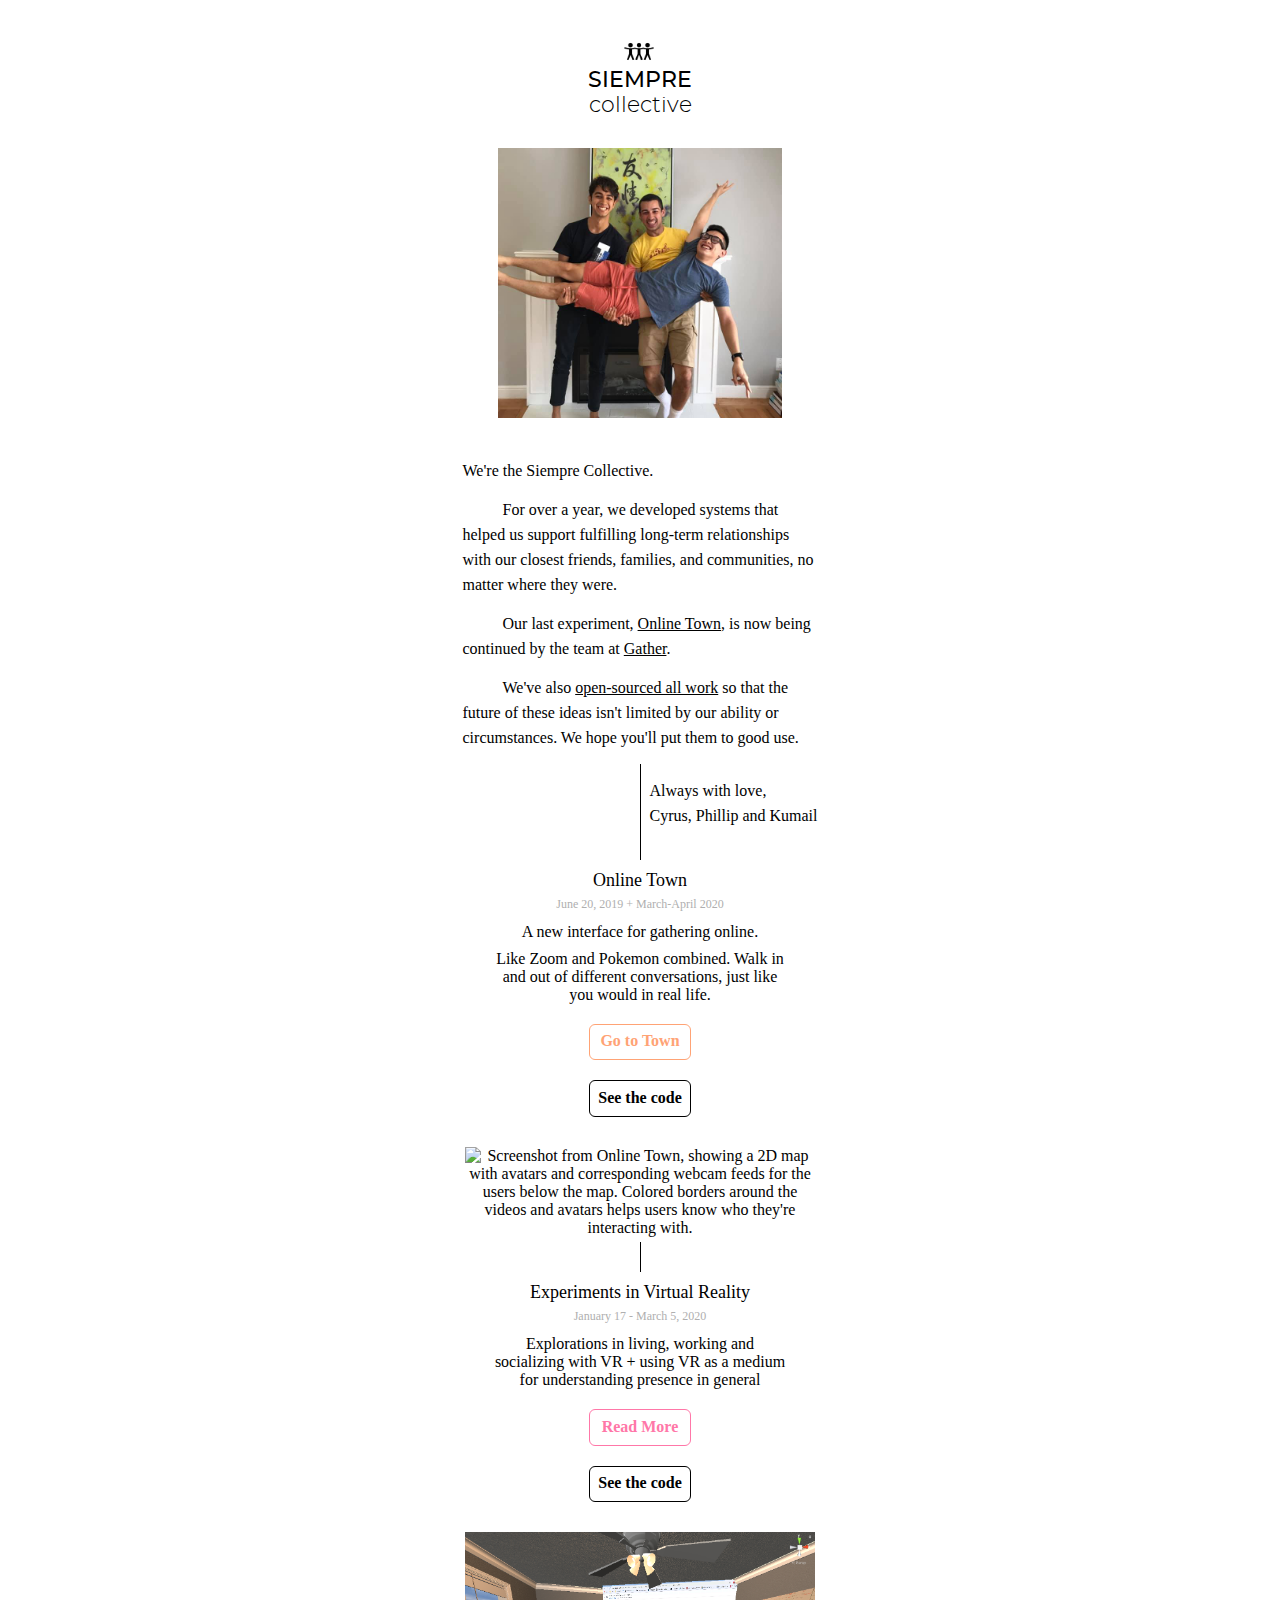
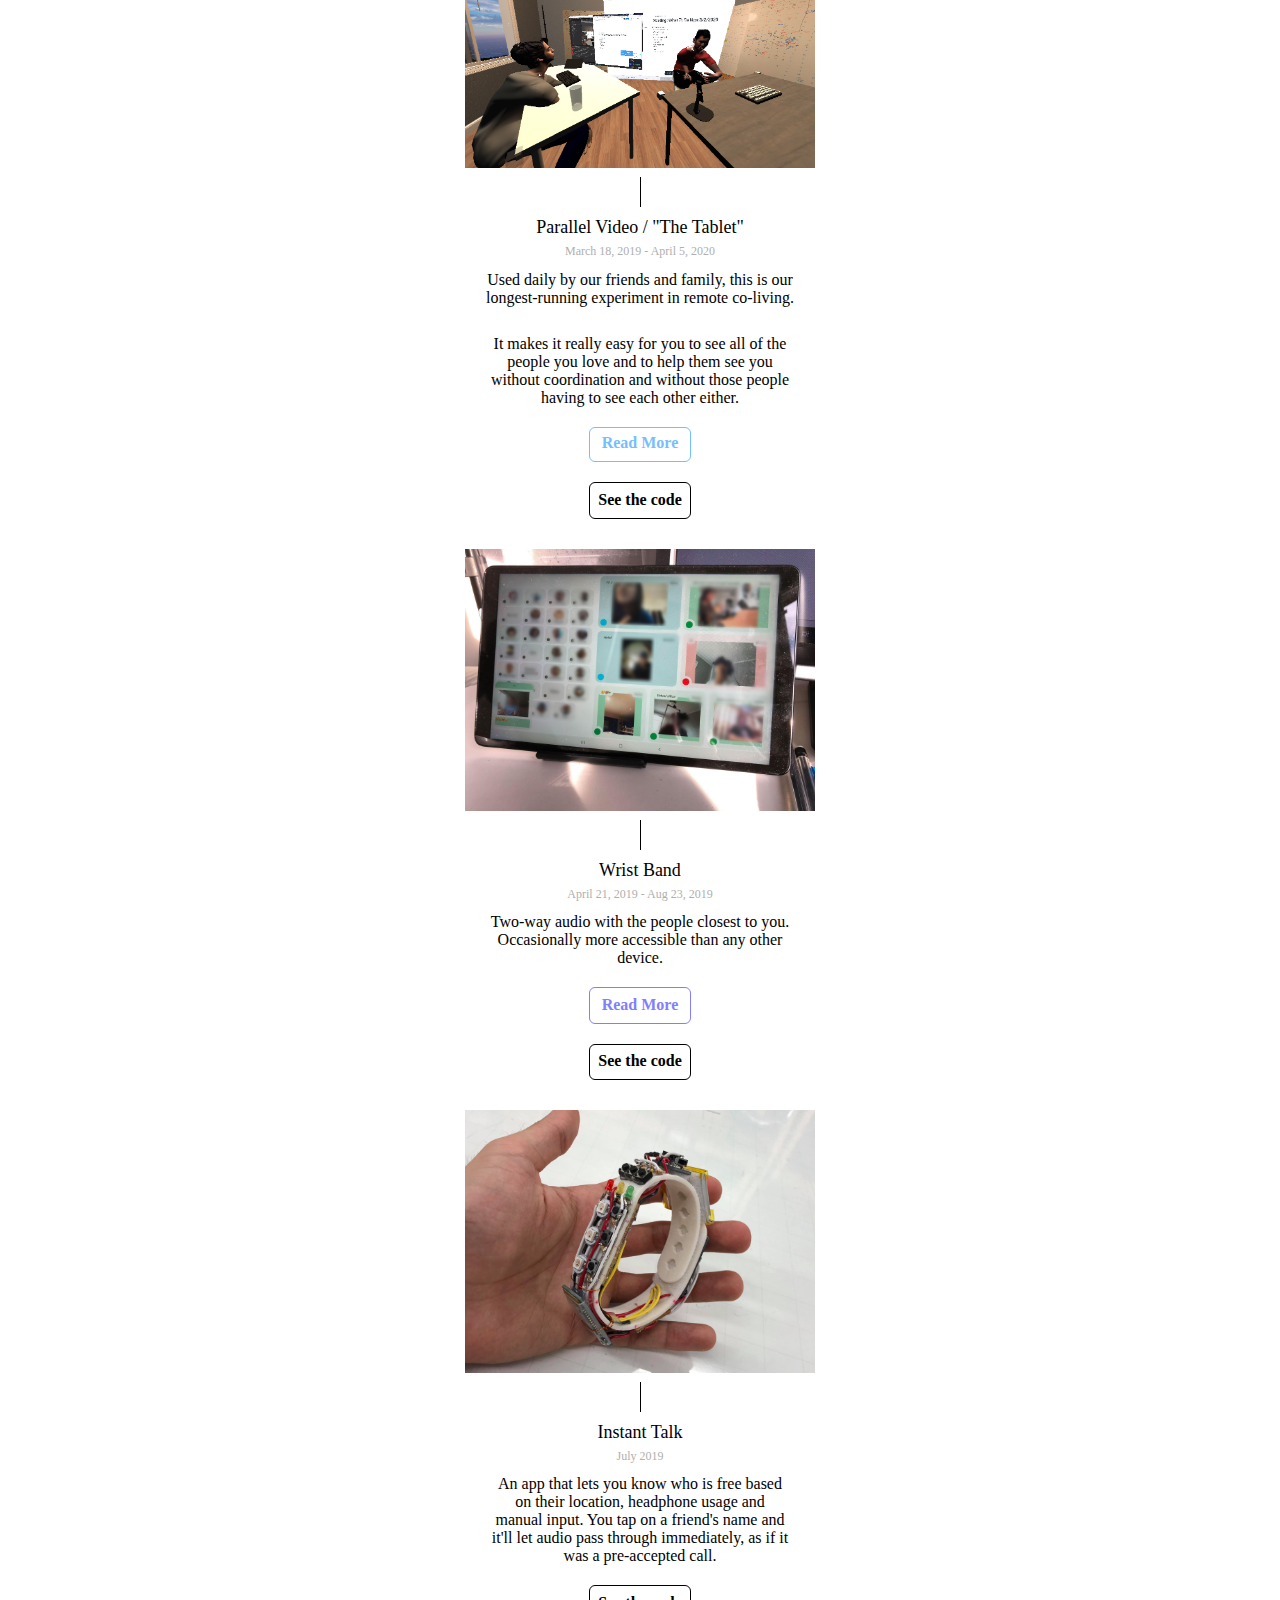
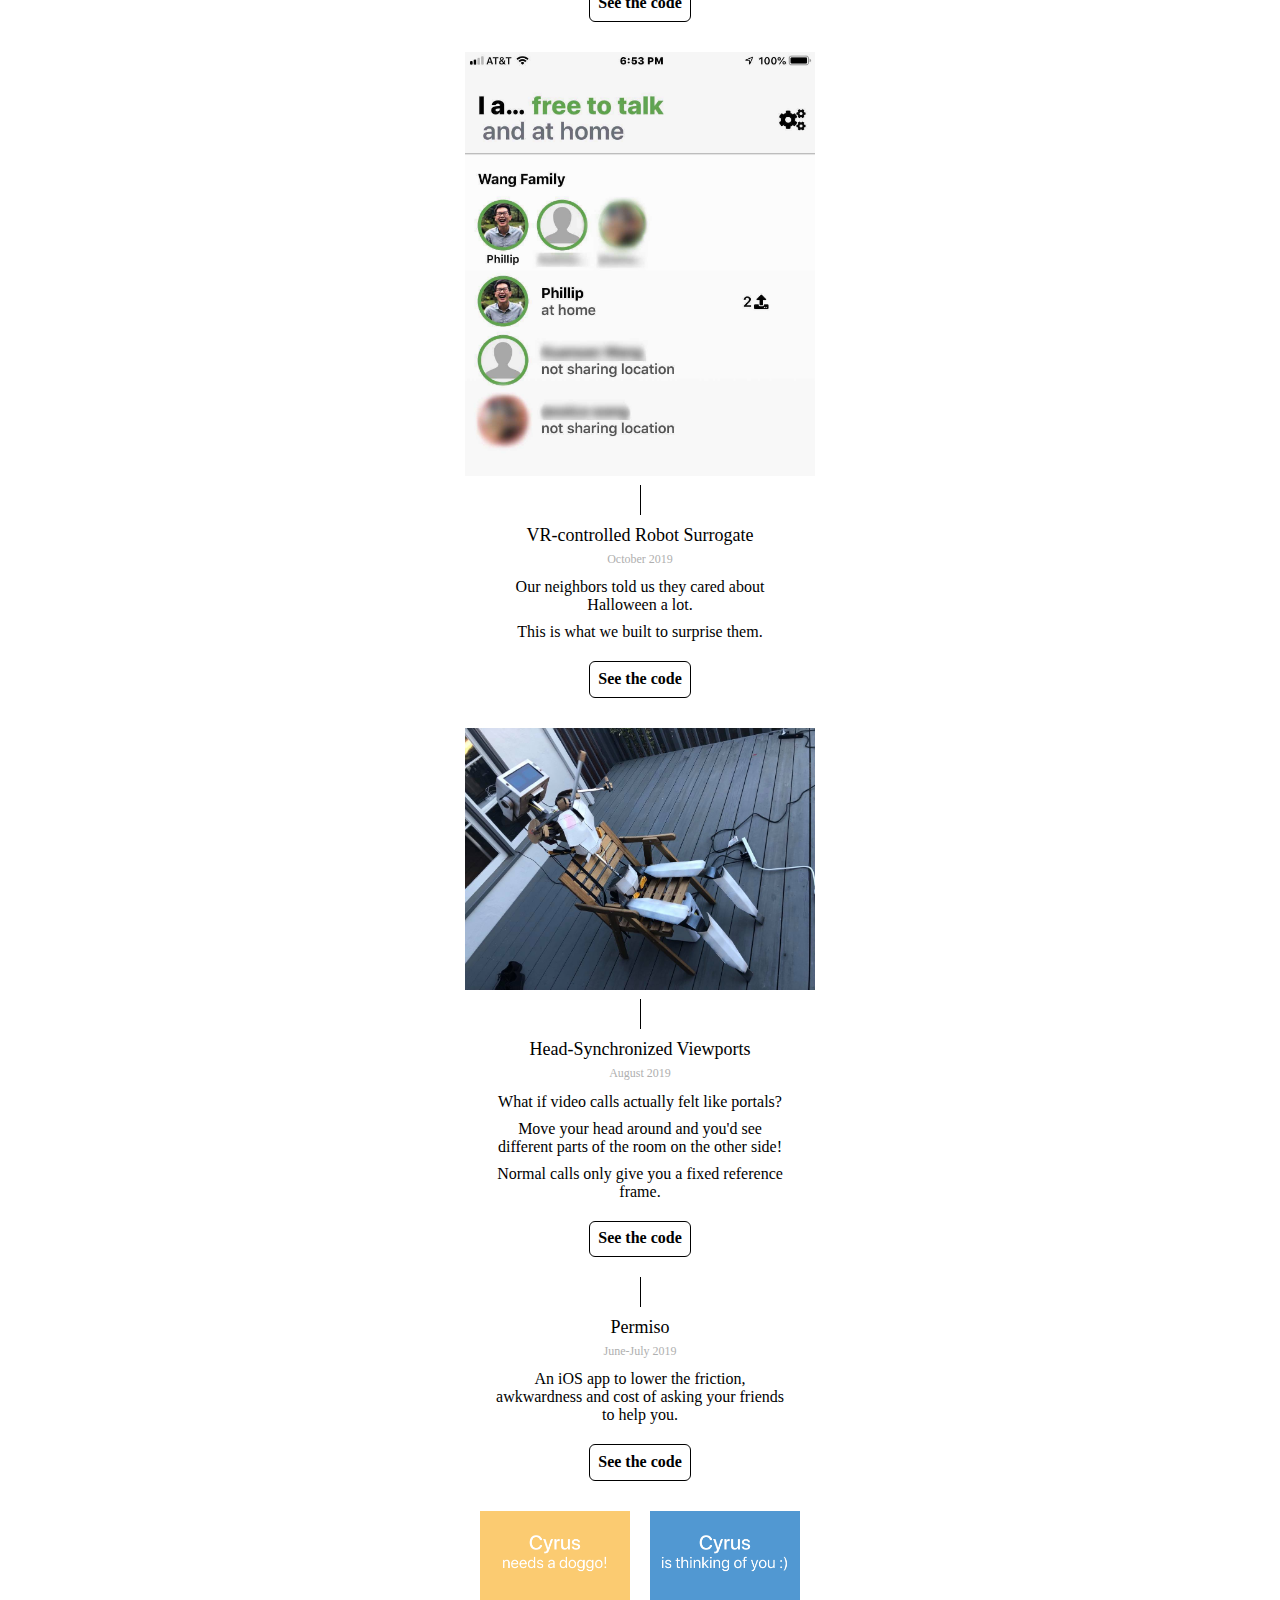
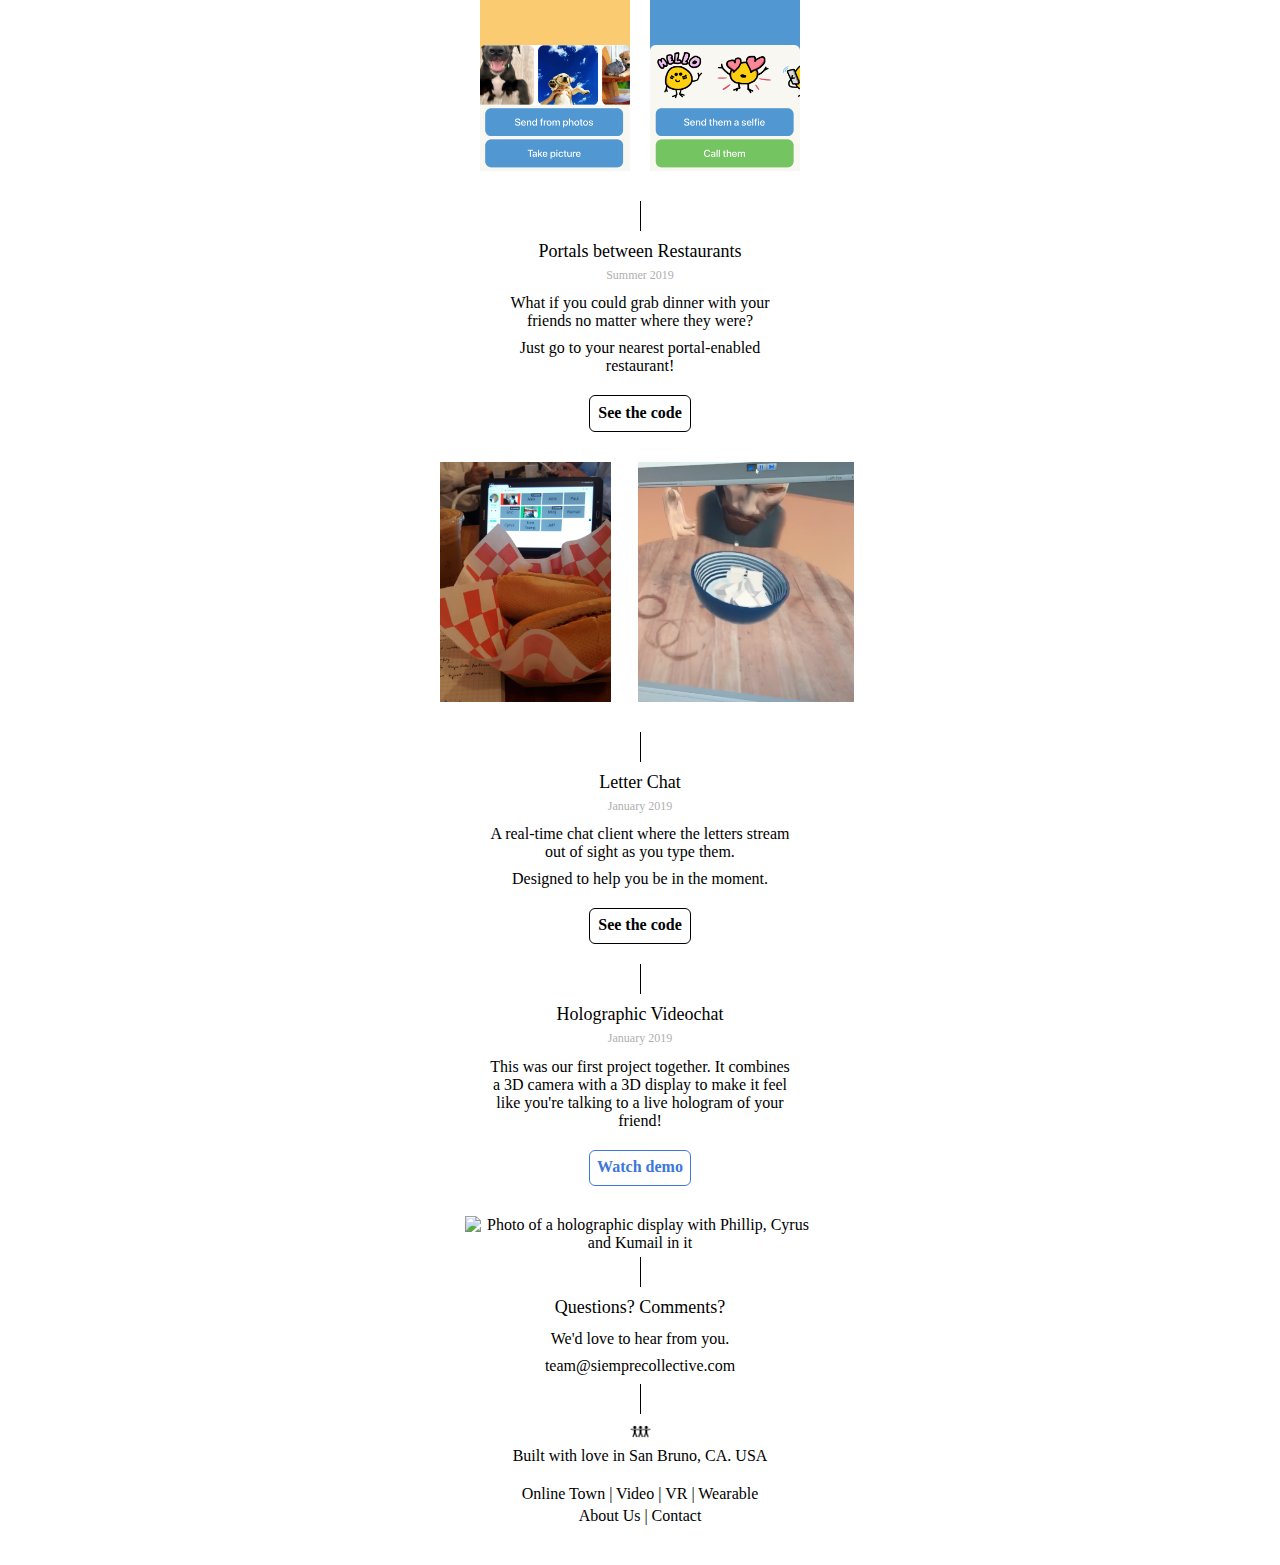
==== commit 733c0369: "Update index.html" ====
--- a/index.html
+++ b/index.html
@@ -240,7 +240,7 @@
     <!-- Intro for "Holochat" -->
     <div class="post" id="holochat">
       <h3>Holographic Videochat</h3>
-      <h6>August 2019</h6>
+      <h6>January 2019</h6>
       <div class="post_text">
         <p>This was our first project together. It combines a 3D camera with a 3D display to make it feel like you're talking to a live hologram of your friend!</p>
       </div>
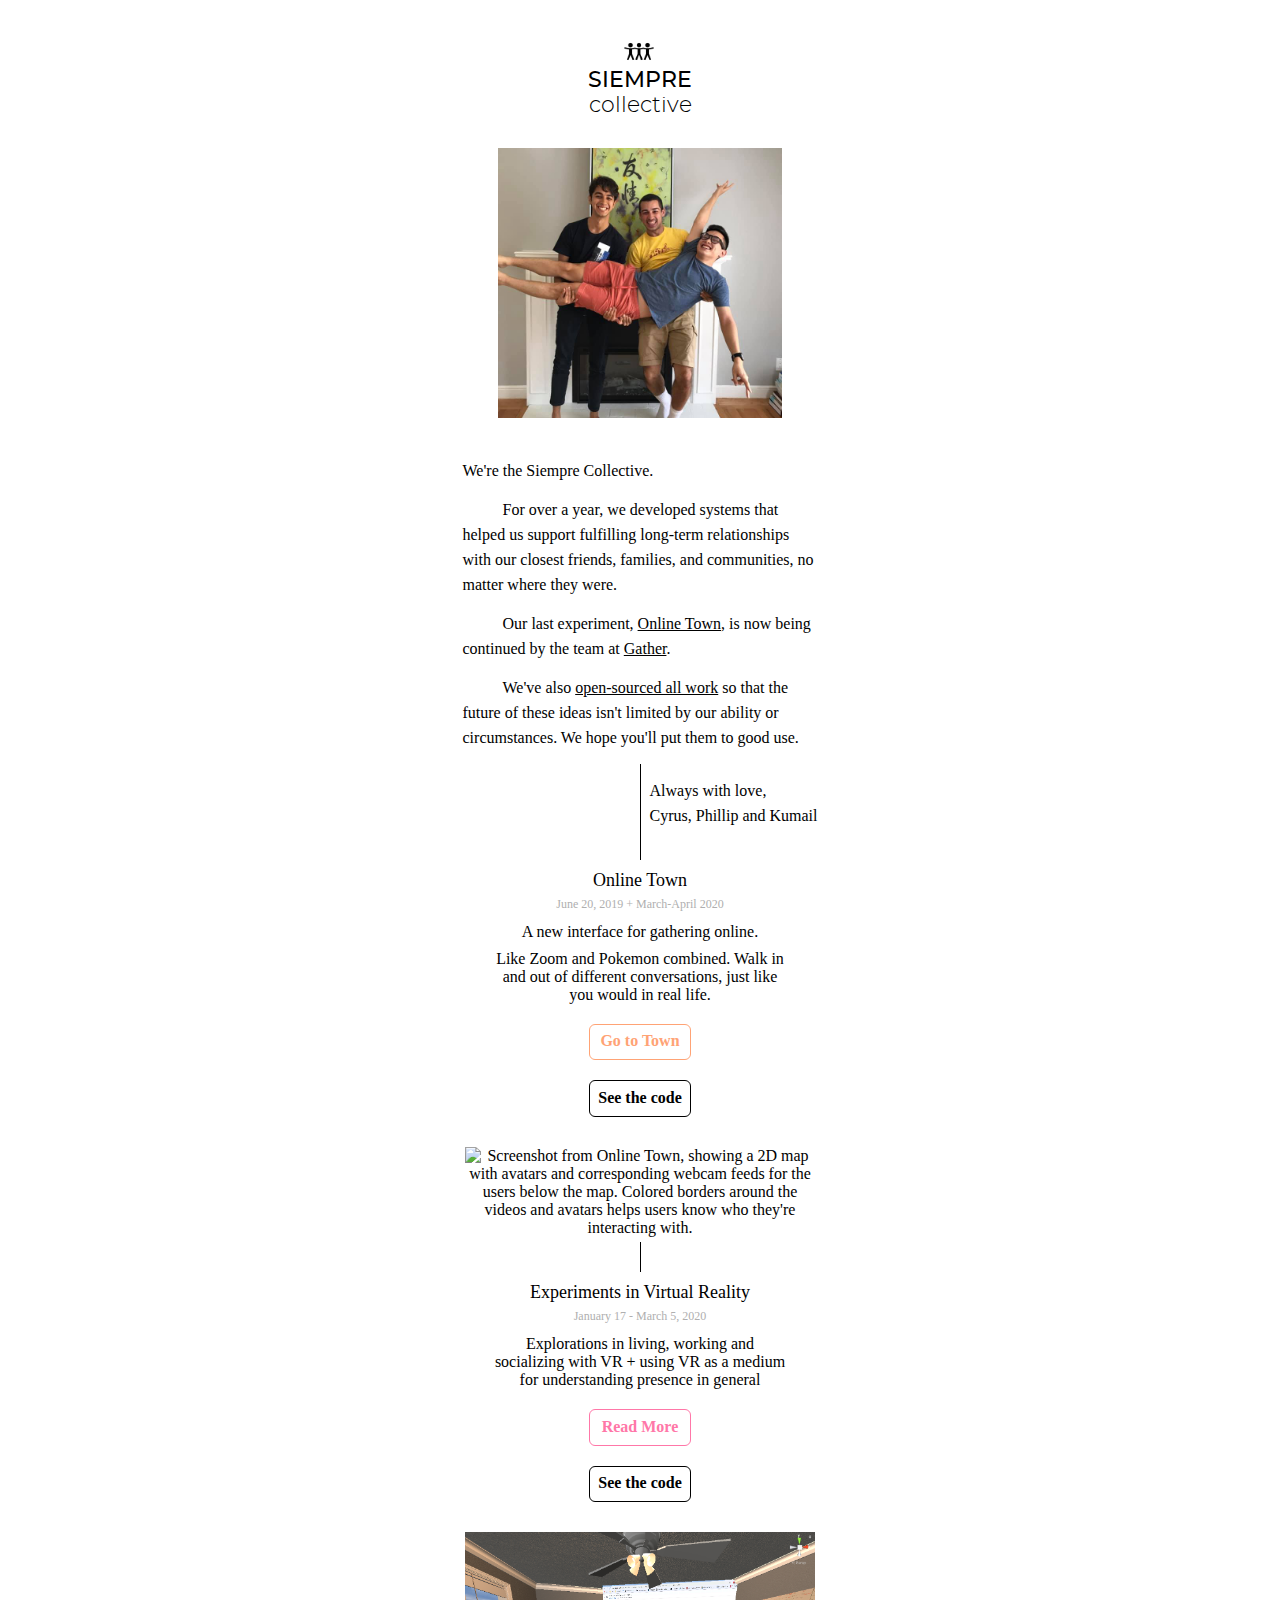
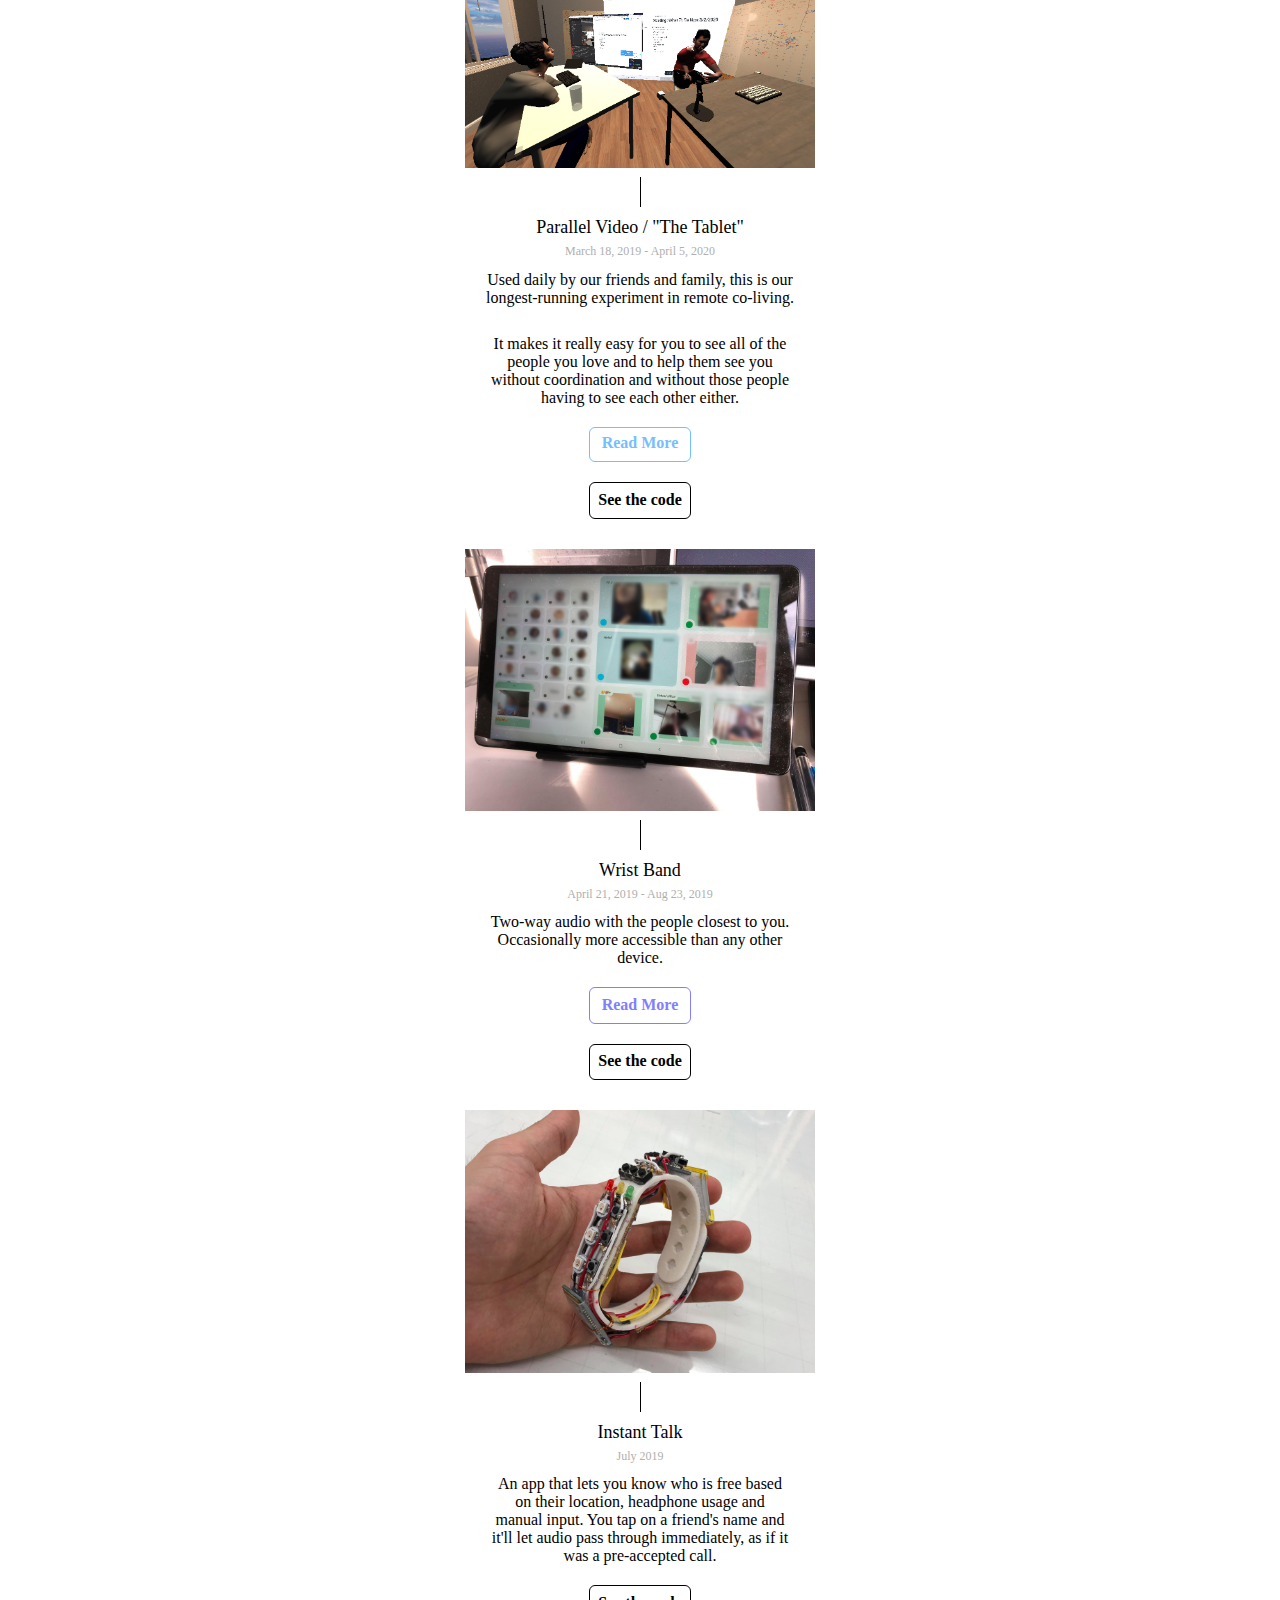
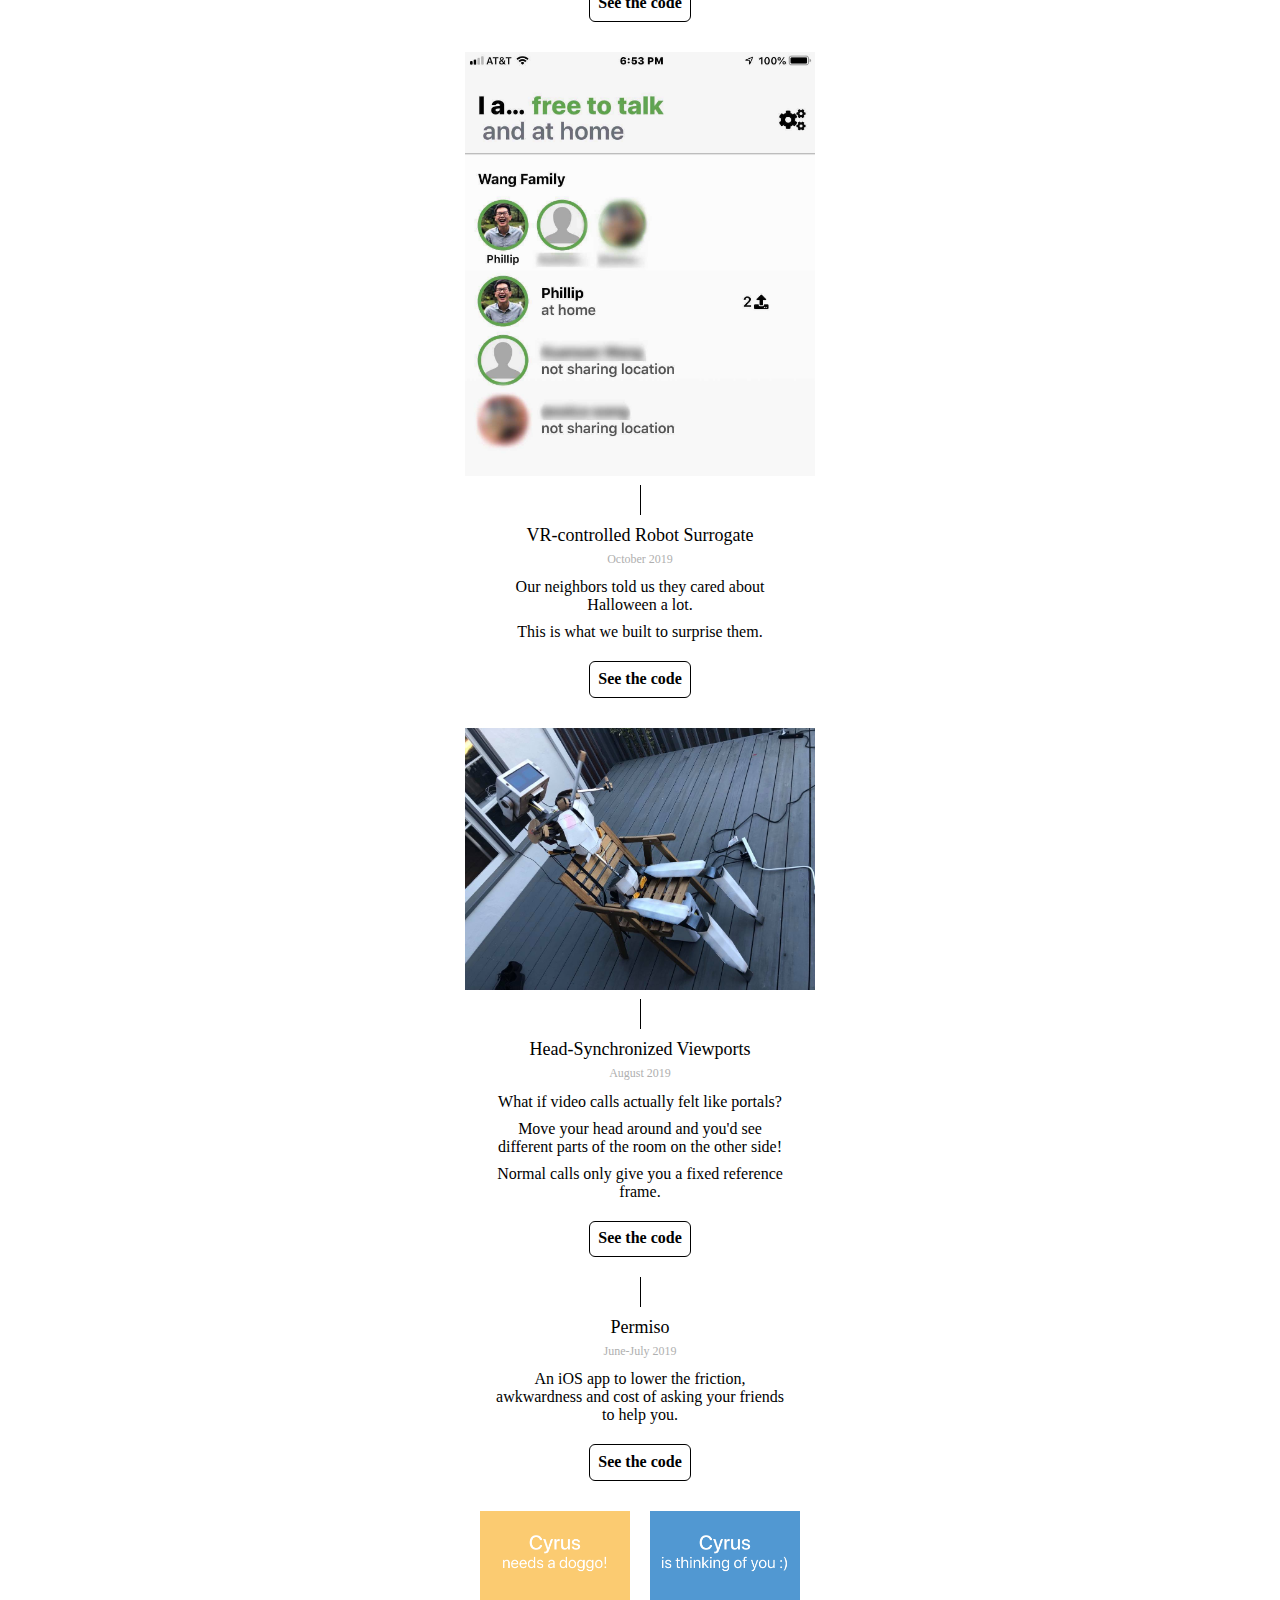
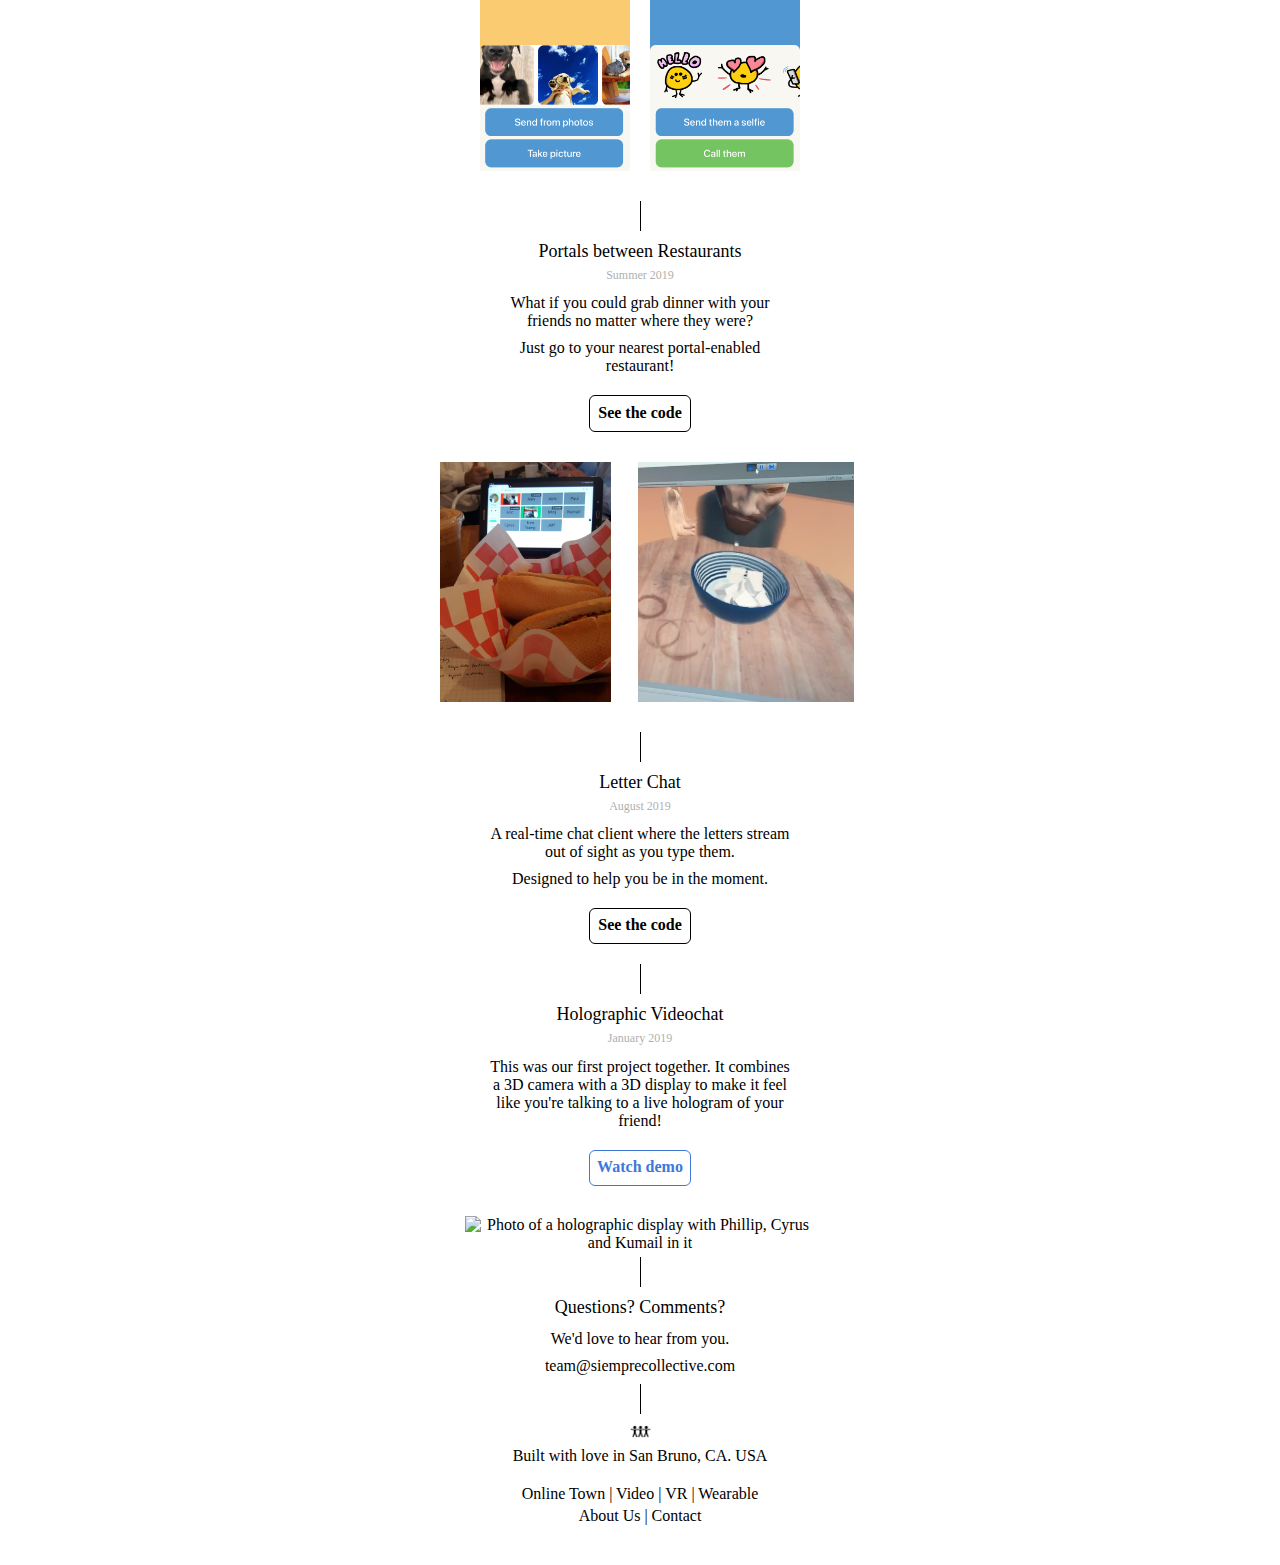
==== commit e5c72ee0: "Update index.html" ====
--- a/index.html
+++ b/index.html
@@ -226,7 +226,7 @@
     <!-- Intro for "Letter Chat" -->
     <div class="post" id="letterchat">
       <h3>Letter Chat</h3>
-      <h6>January 2019</h6>
+      <h6>August 2019</h6>
       <div class="post_text">
         <p>A real-time chat client where the letters stream out of sight as you type them.</p>
         <p>Designed to help you be in the moment.</p>
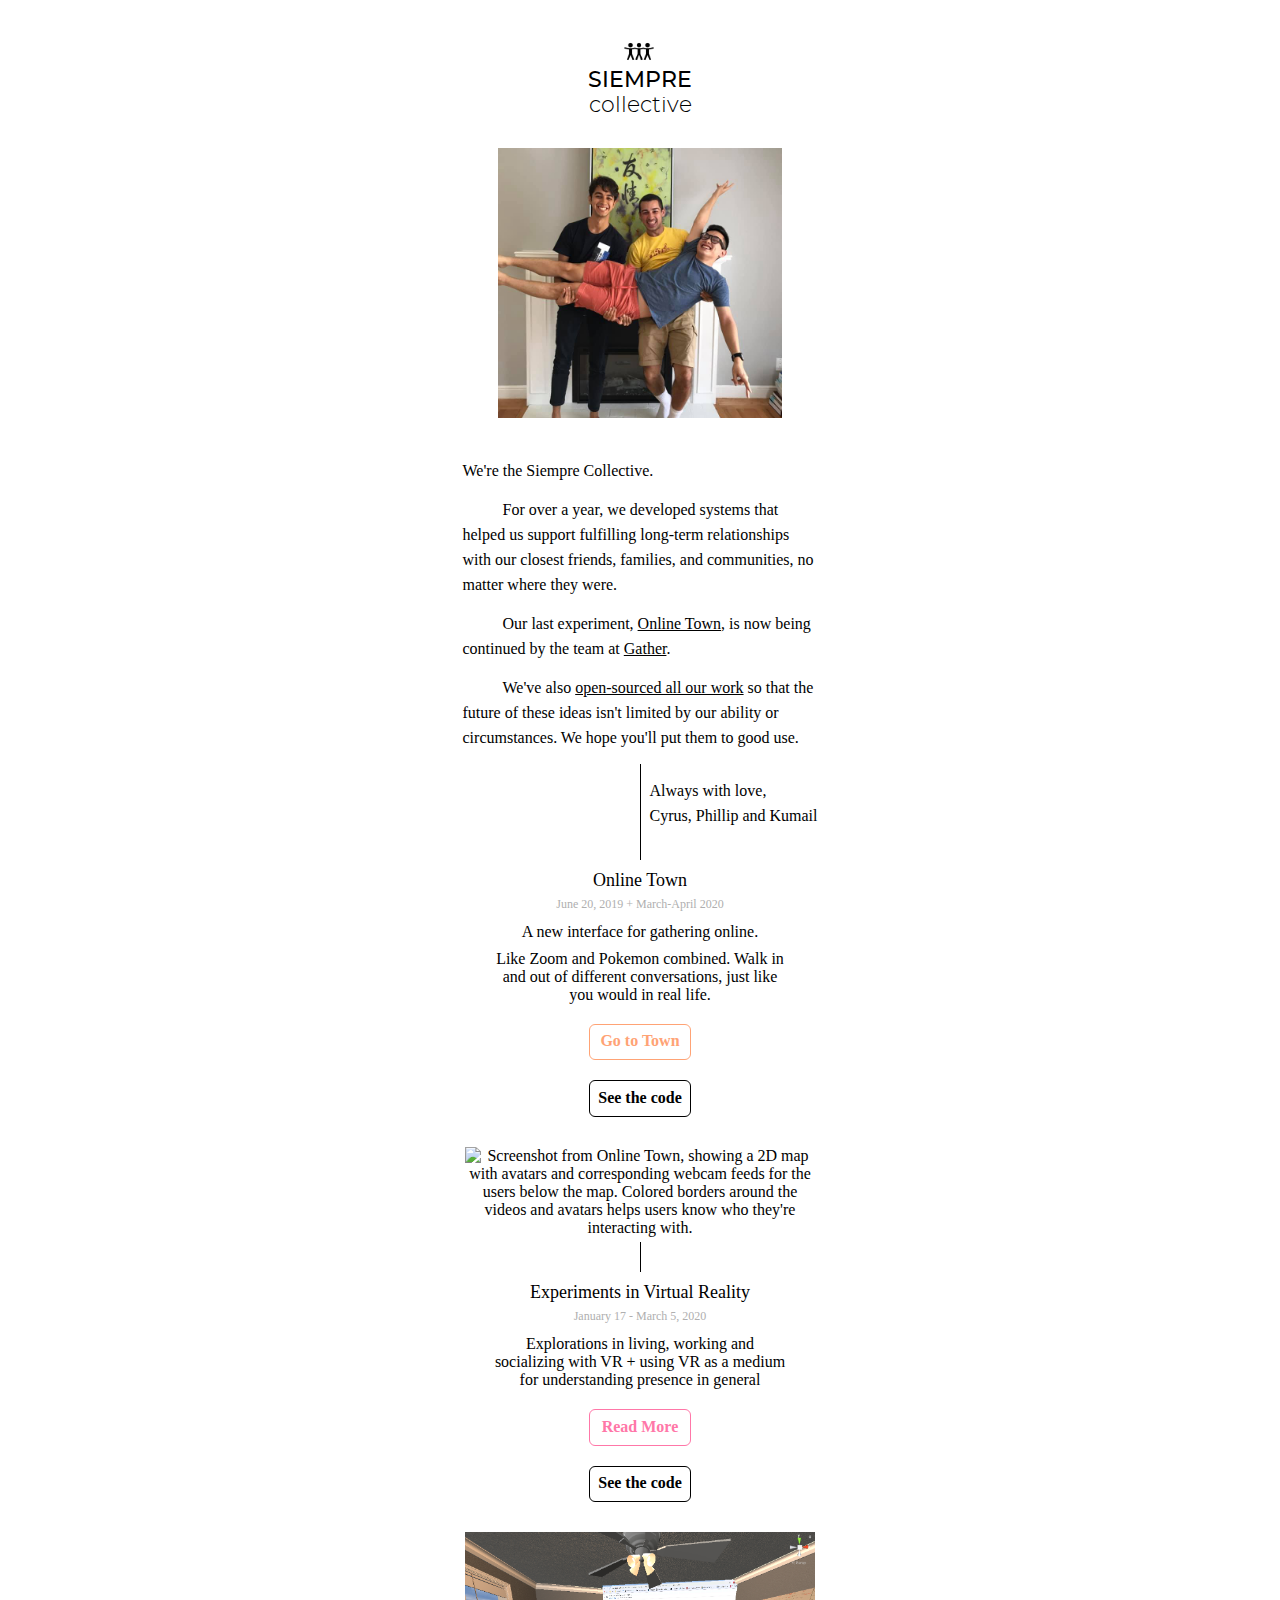
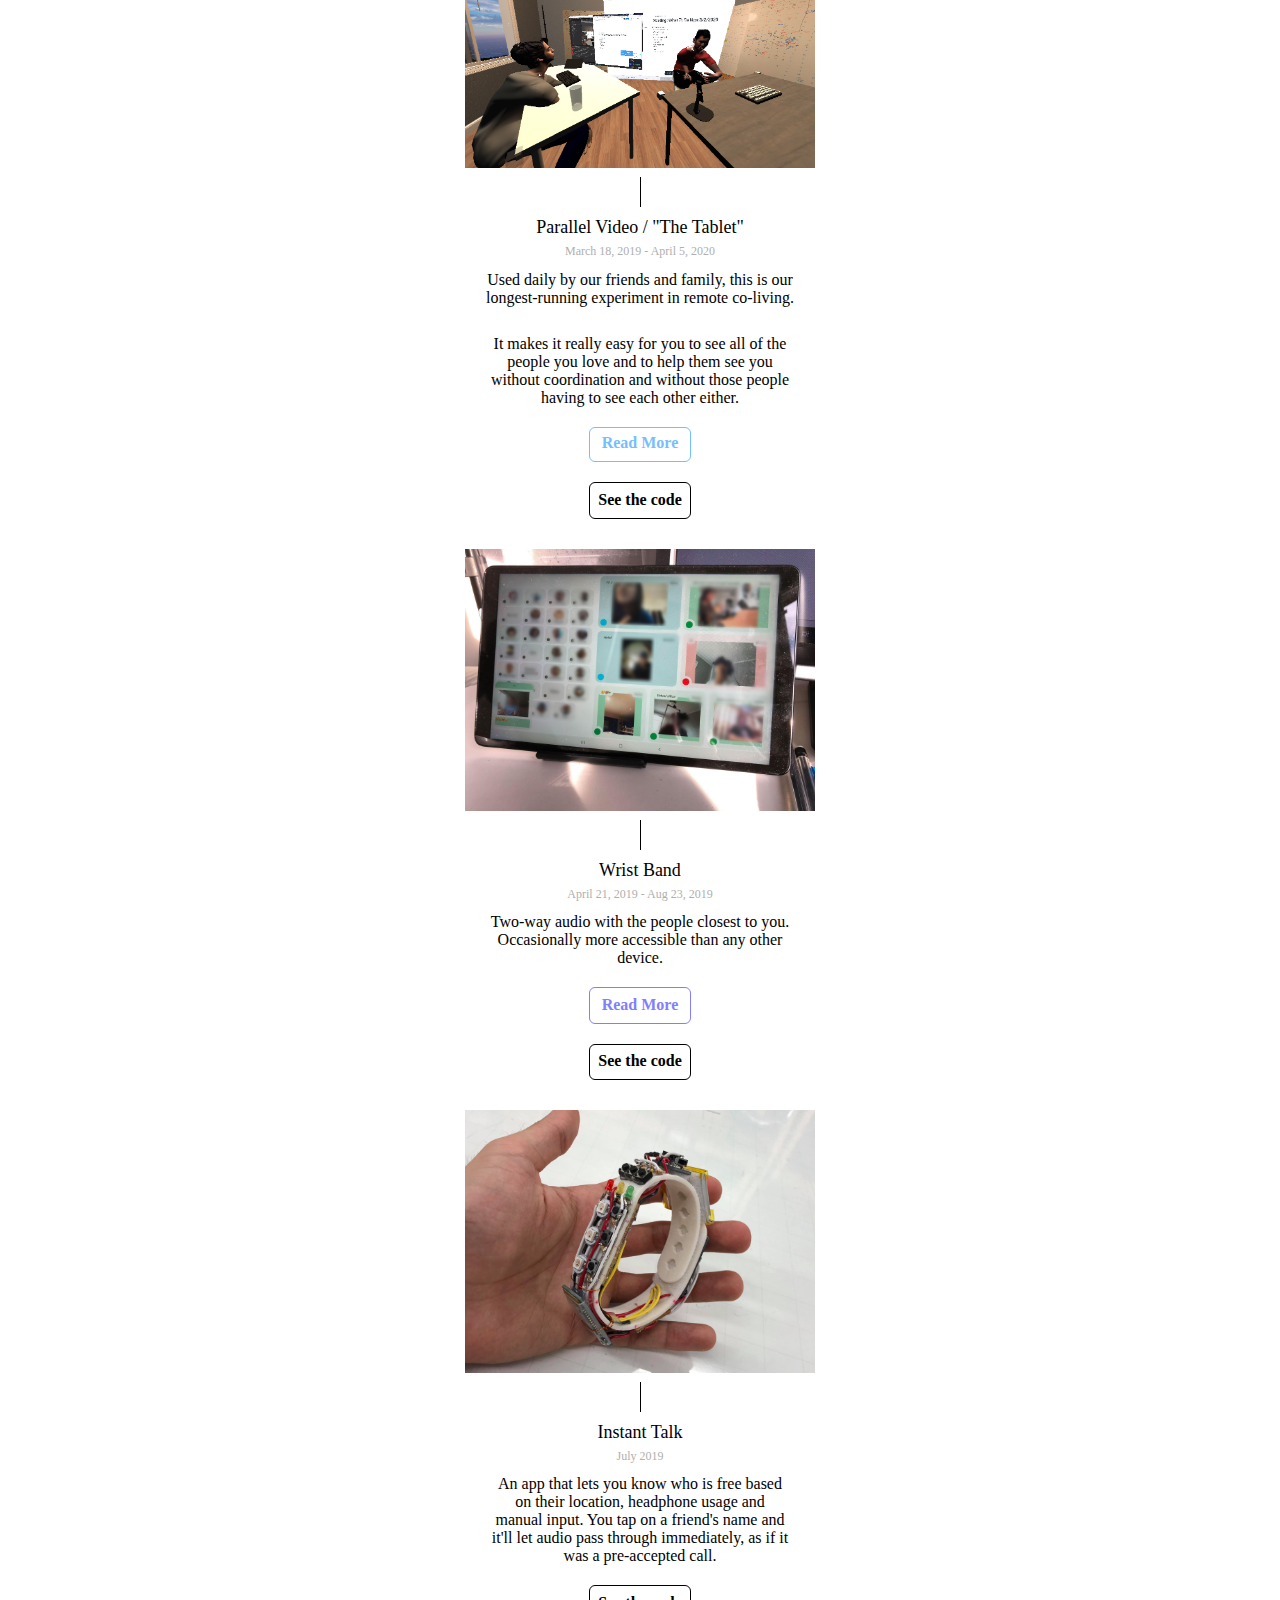
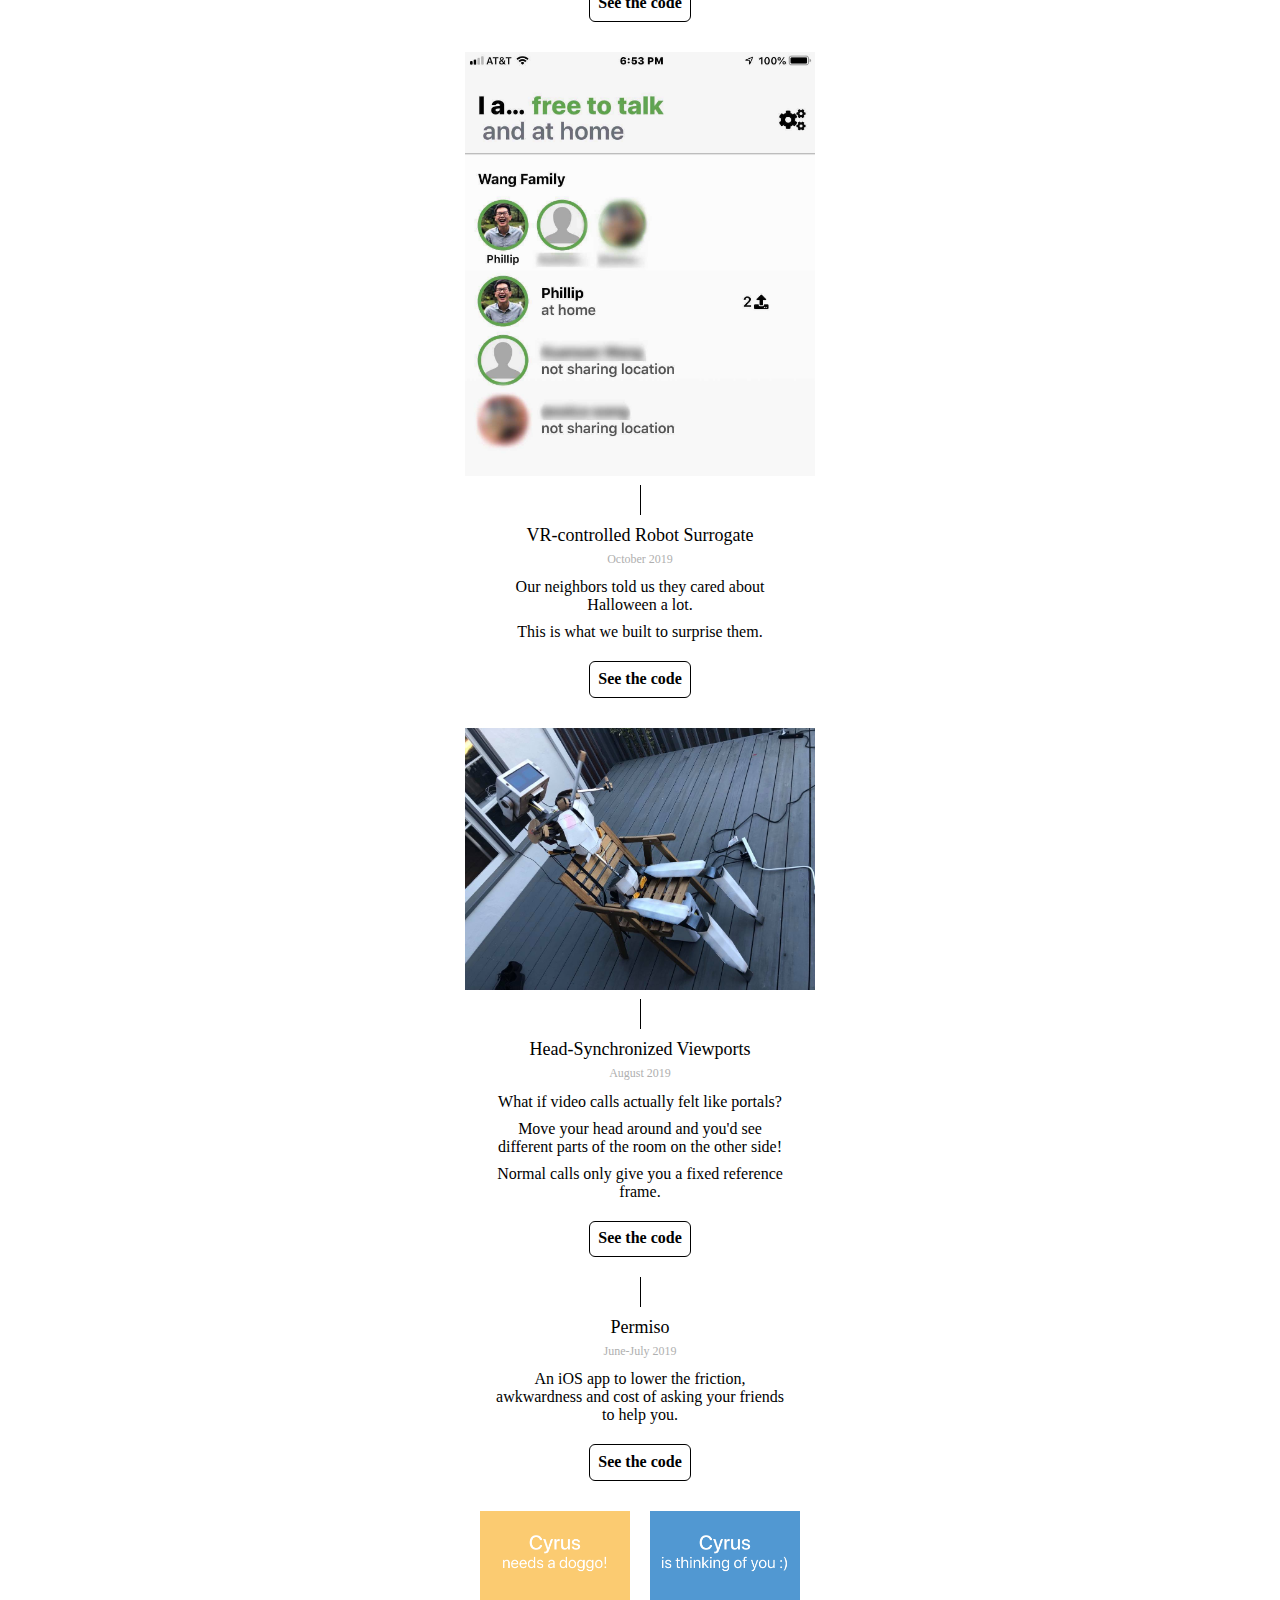
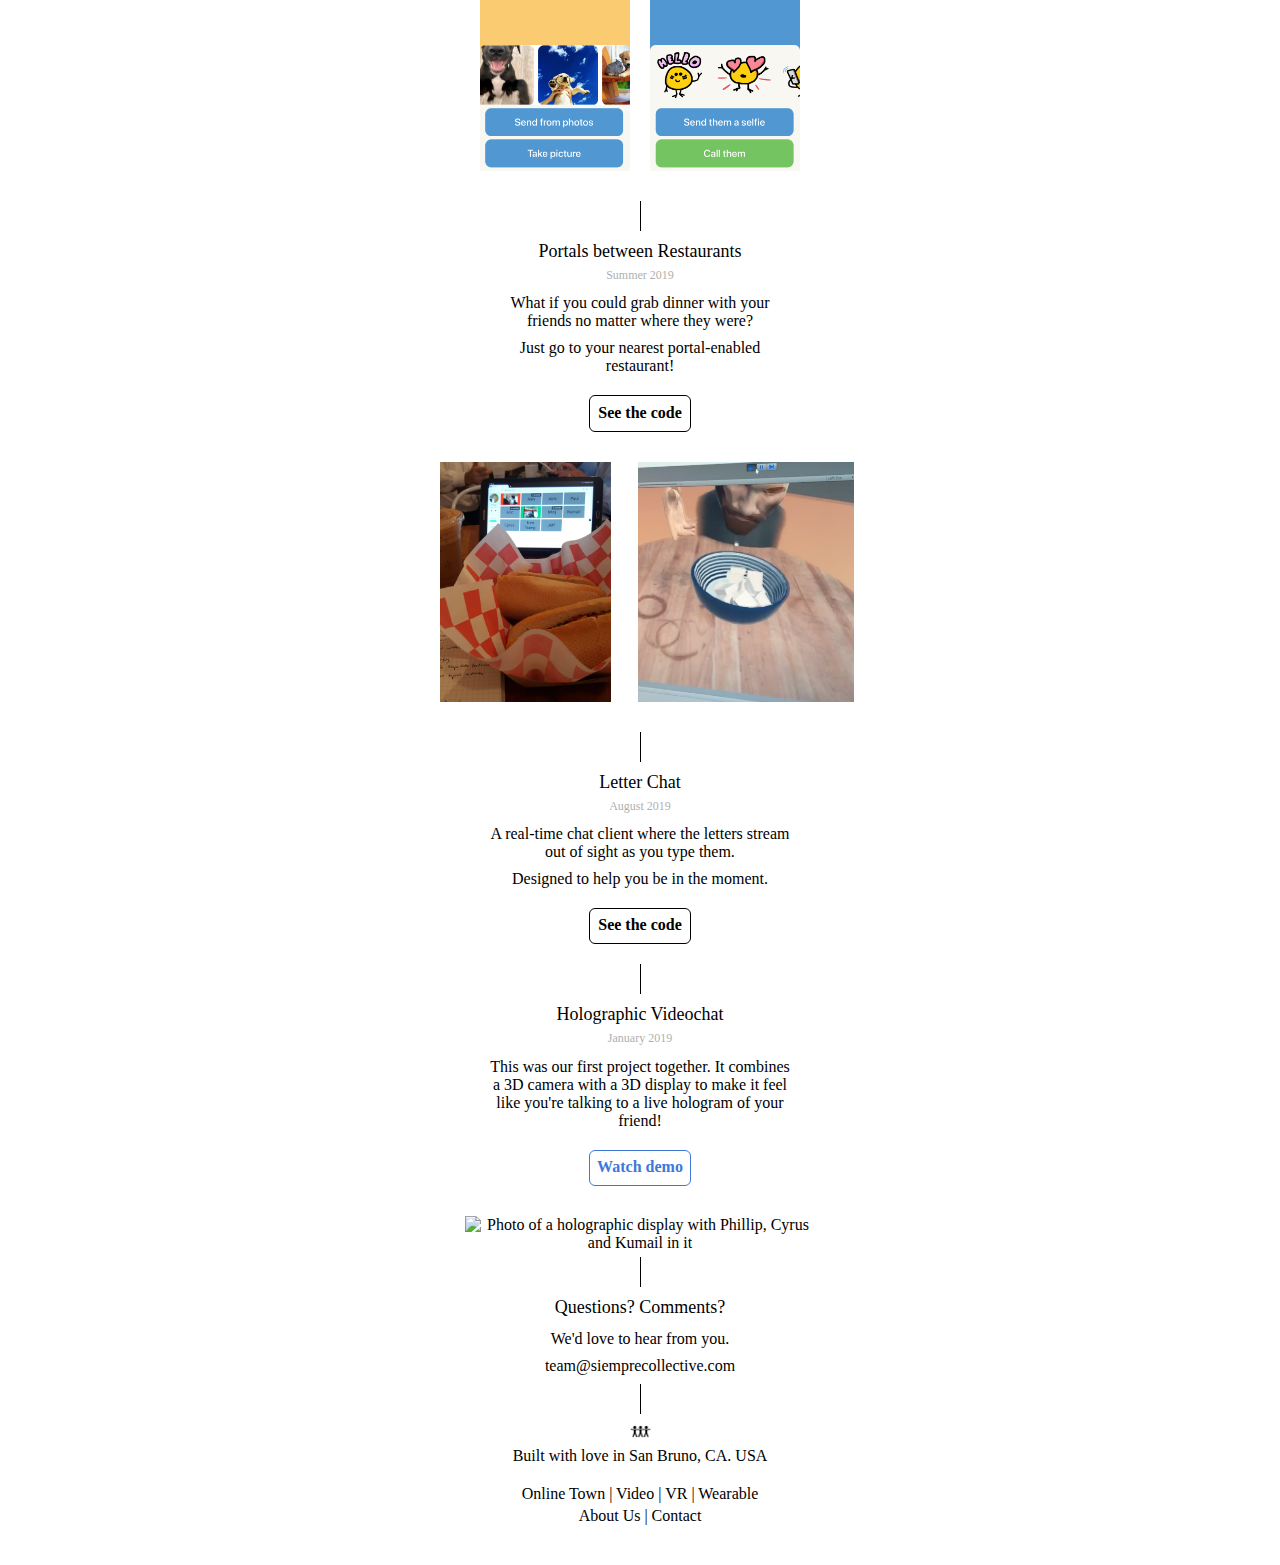
==== commit 1986ff50: "Update index.html" ====
--- a/index.html
+++ b/index.html
@@ -47,7 +47,7 @@
         <p>We're the Siempre Collective.</p>
         <p style="text-indent: 40px">For over a year, we developed systems that helped us support fulfilling long-term relationships with our closest friends, families, and communities, no matter where they were.</p>
         <p class="intro_text" style="text-indent: 40px">Our last experiment, <a href="https://theonline.town/">Online Town</a>,  is now being continued by the team at <a href="https://www.gather.town">Gather</a>.</p>
-        <p class="intro_text" style="text-indent: 40px">We've also <a href="./public.html">open-sourced all work</a> so that the future of these ideas isn't limited by our ability or circumstances. We hope you'll put them to good use.</p>
+        <p class="intro_text" style="text-indent: 40px">We've also <a href="./public.html">open-sourced all our work</a> so that the future of these ideas isn't limited by our ability or circumstances. We hope you'll put them to good use.</p>
         <span style="float: right;"><p>Always with love,<br>Cyrus, Phillip and Kumail</p></span>
           <div class="timeline" style="height: 96px; margin-bottom: 0px"></div>
         </div>
